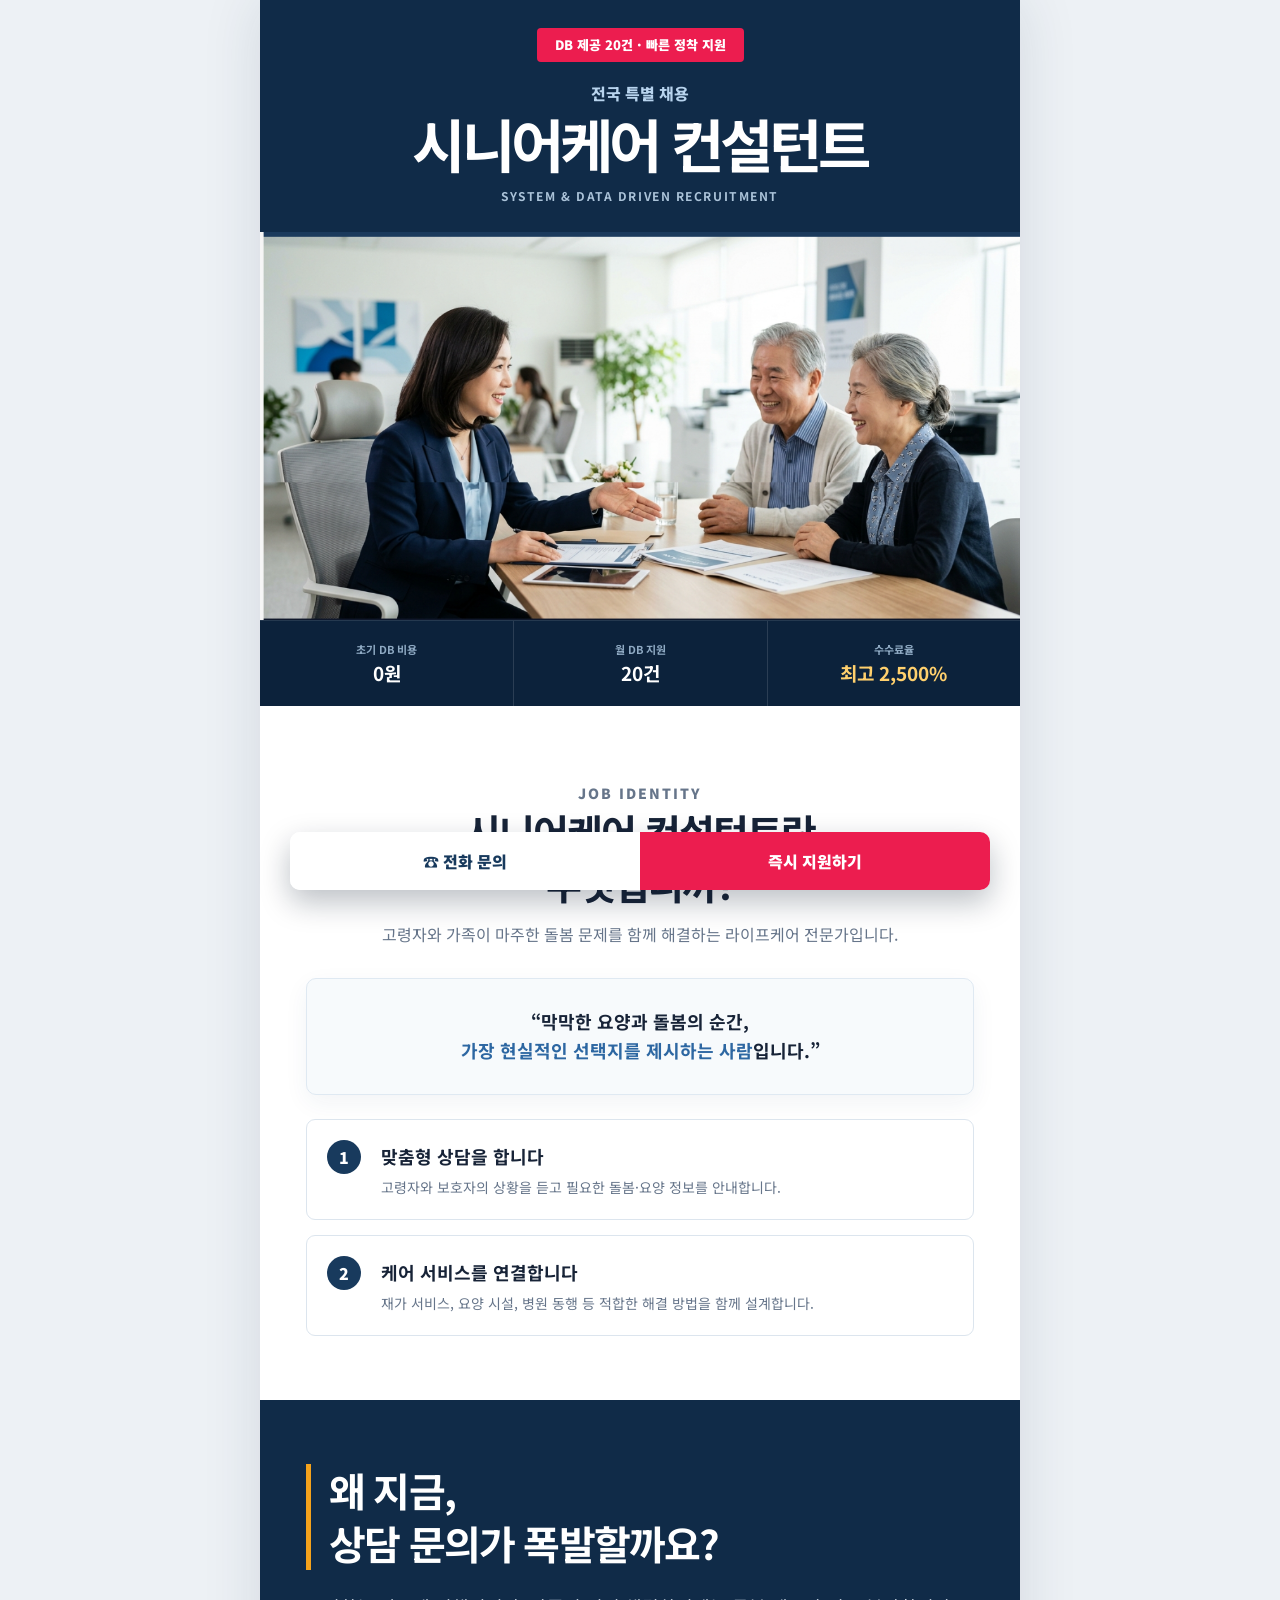
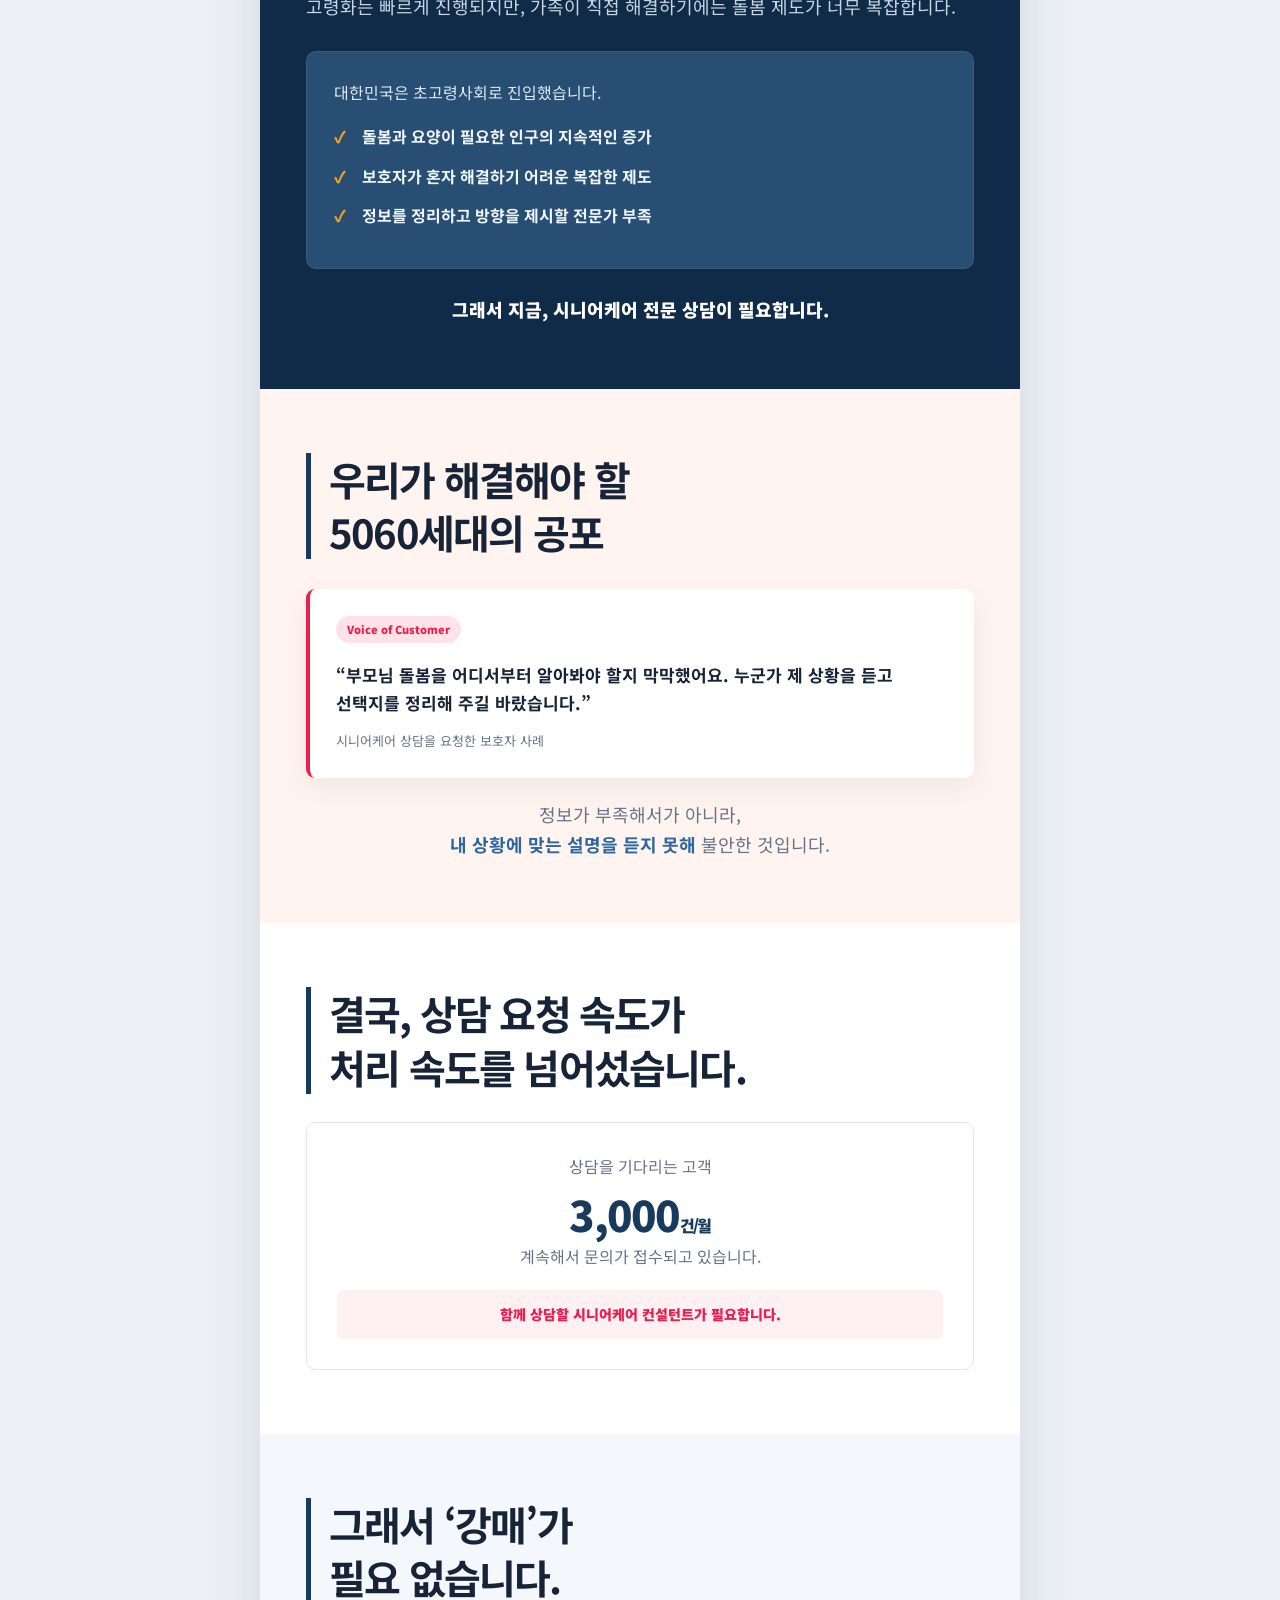
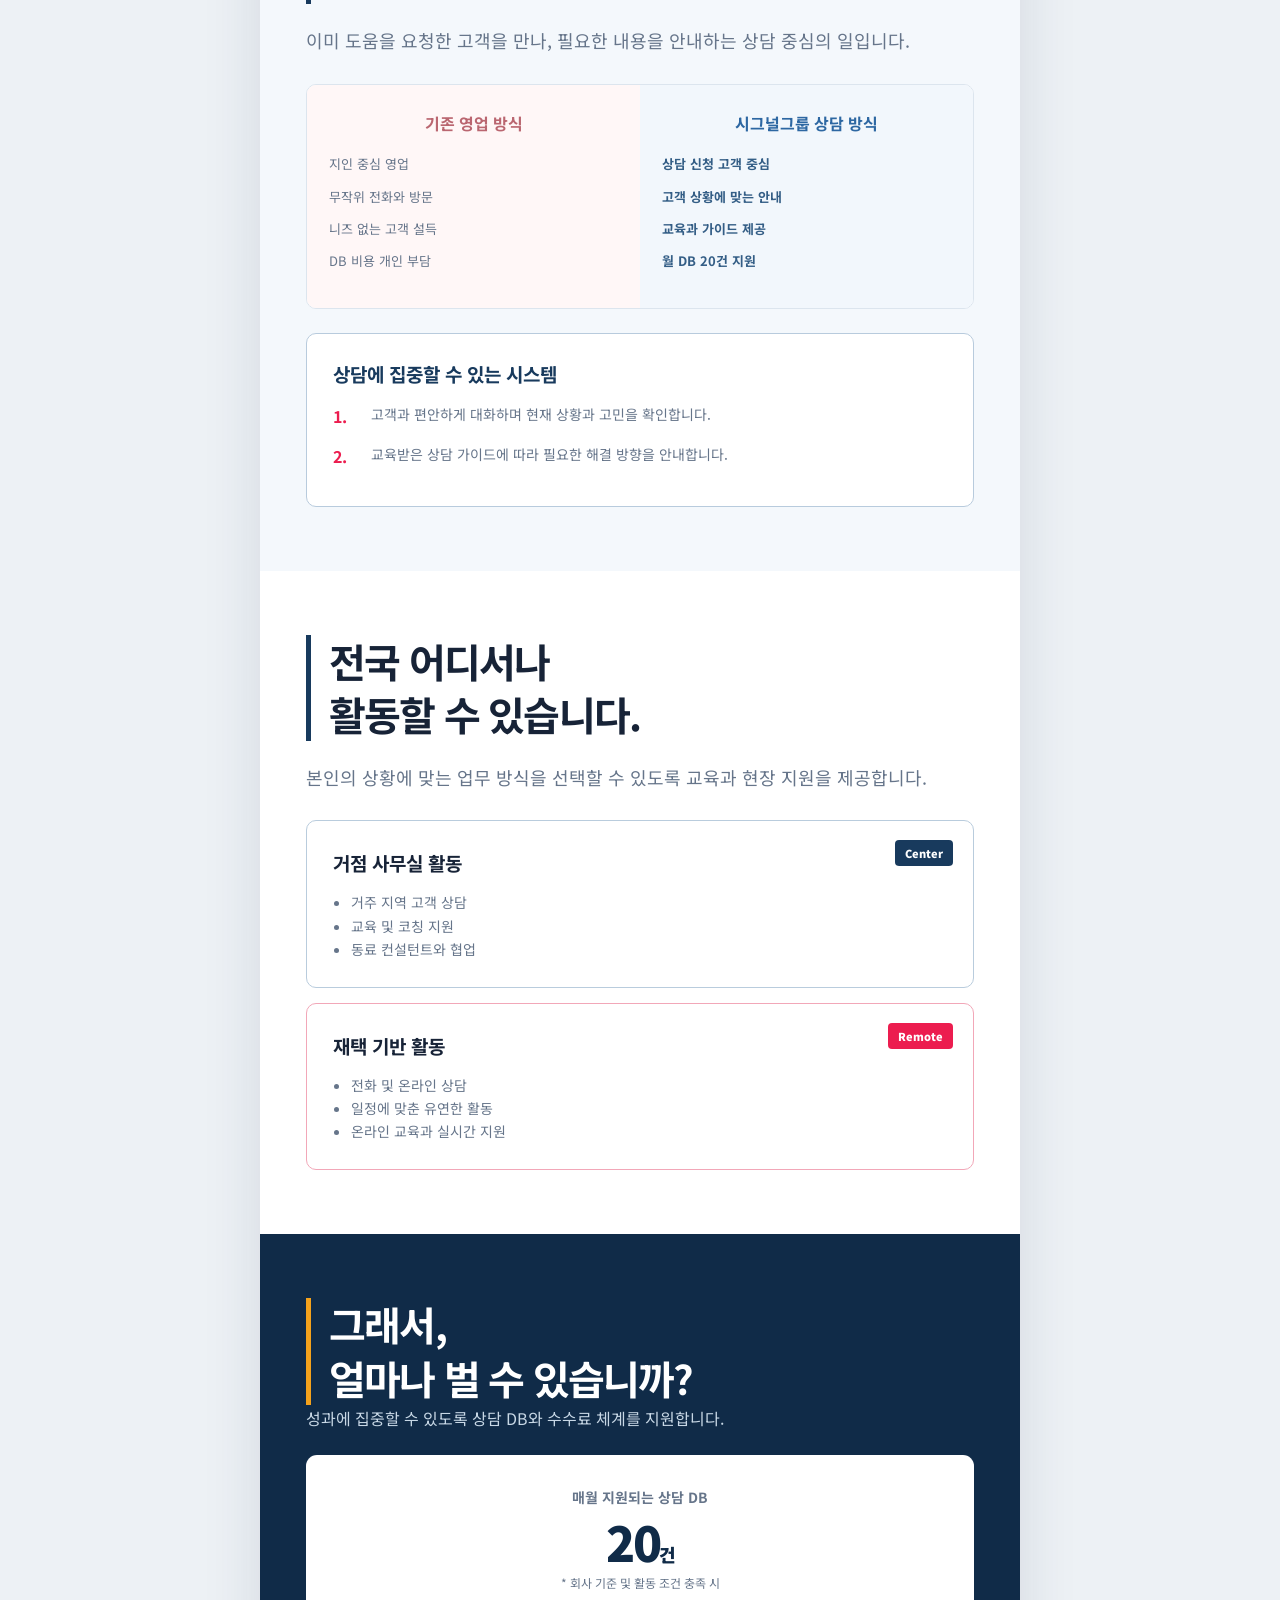
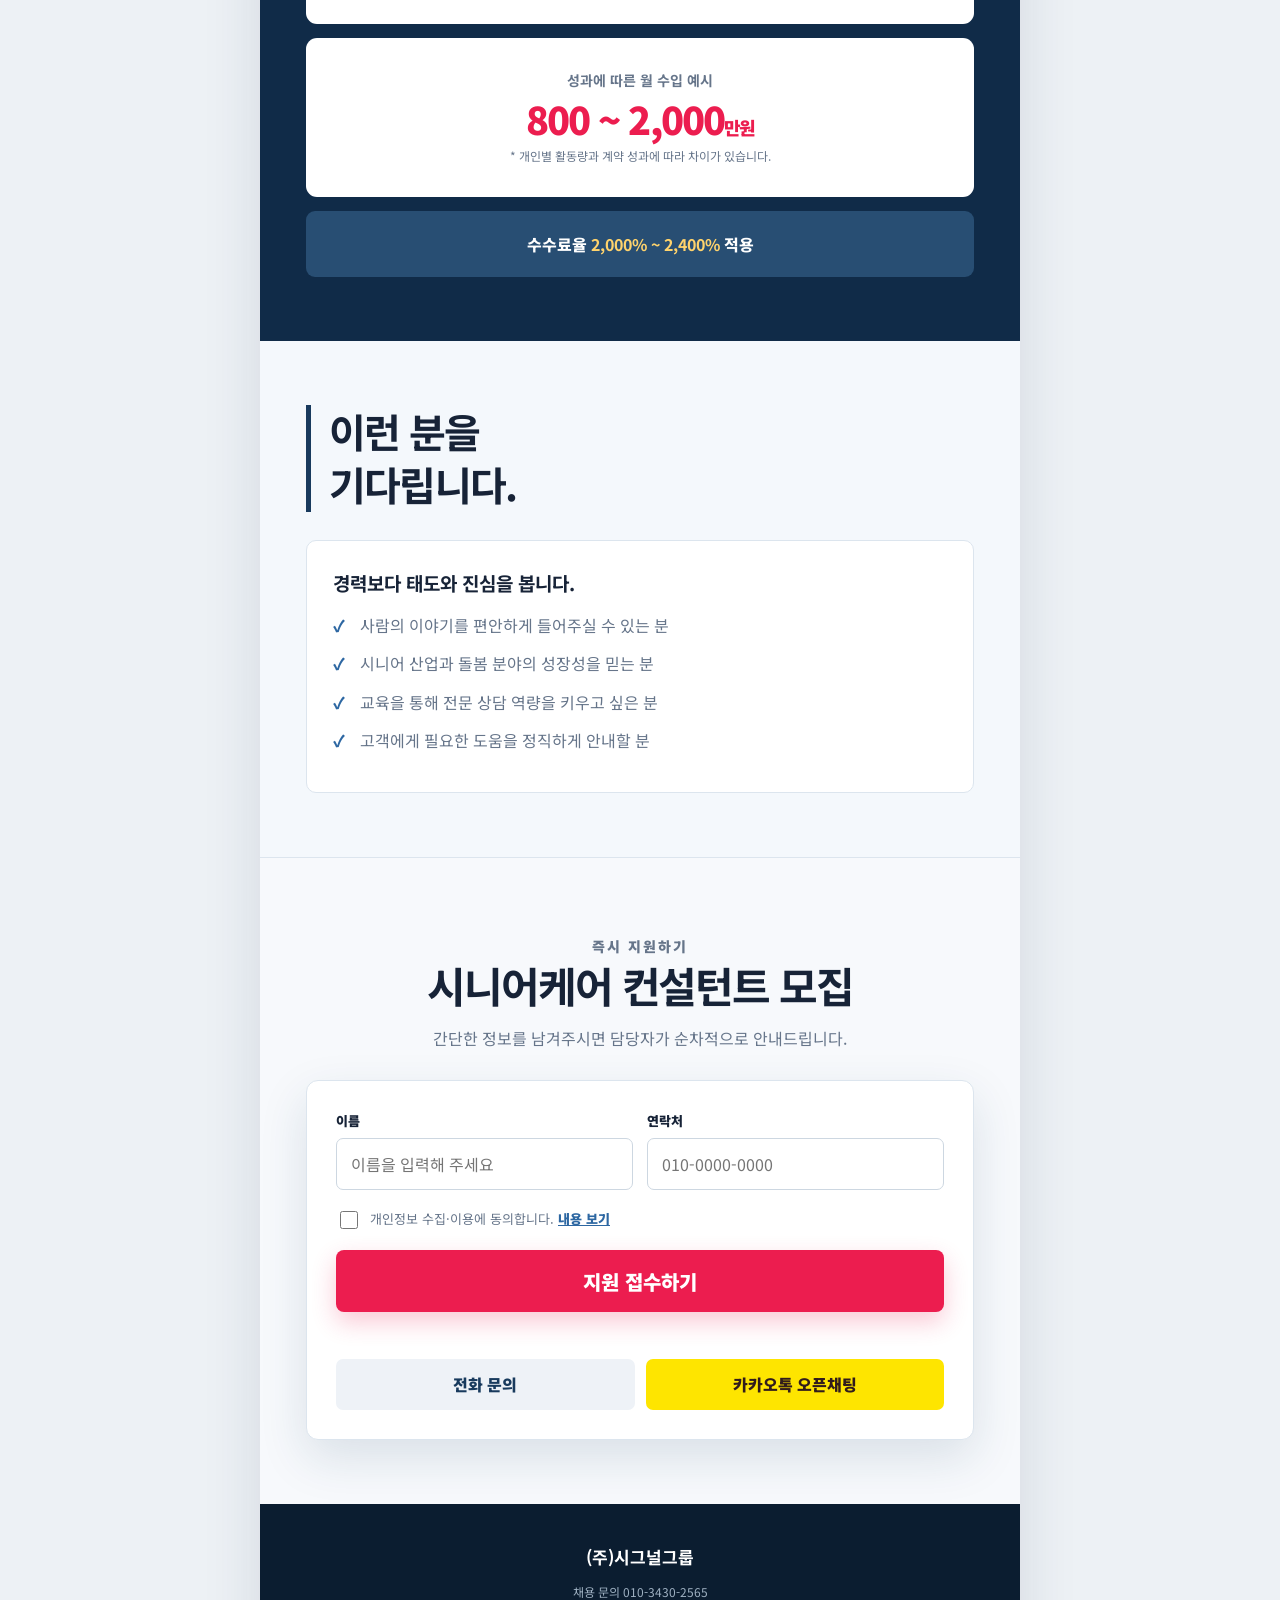
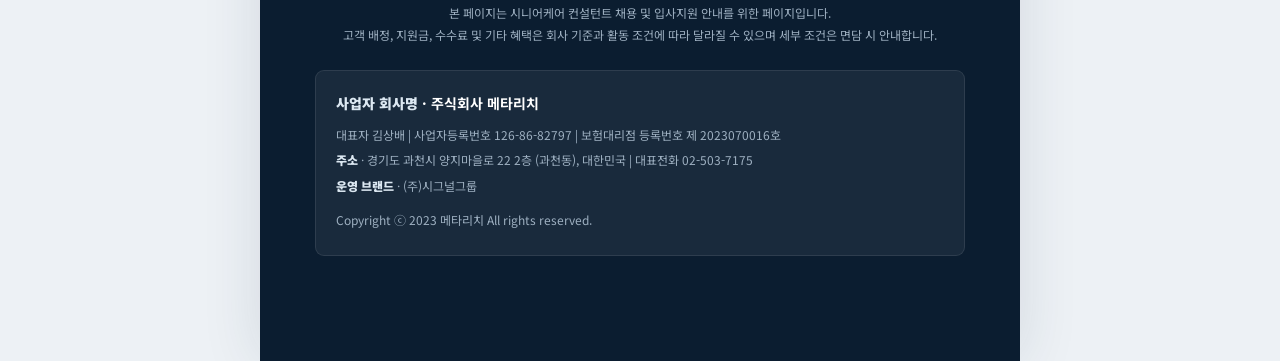
==== all/index.html @ d91b0b7f "Add nationwide recruitment landing page" ====
<!doctype html>
<html lang="ko">
<head>
  <meta charset="utf-8">
  <meta name="viewport" content="width=device-width,initial-scale=1,viewport-fit=cover">
  <meta name="theme-color" content="#102b48">
  <title>전국 시니어케어 컨설턴트 특별 채용 | (주)시그널그룹</title>
  <meta name="description" content="전국 시니어케어 컨설턴트 특별 채용. 월 DB 20건 지원.">
  <meta property="og:type" content="website">
  <meta property="og:title" content="시니어케어 컨설턴트 특별 채용">
  <meta property="og:description" content="월 DB 20건 지원 · 전국 시니어케어 컨설턴트 모집">
  <link rel="preconnect" href="https://fonts.googleapis.com">
  <link rel="preconnect" href="https://fonts.gstatic.com" crossorigin>
  <link href="https://fonts.googleapis.com/css2?family=Noto+Sans+KR:wght@400;500;600;700;800;900&amp;display=swap" rel="stylesheet">
  <link rel="stylesheet" href="../assets/style.css">
</head>
<body>
<main class="page">
  <header class="hero">
    <div class="hero-copy">
      <span class="hero-alert">DB 제공 20건 · 빠른 정착 지원</span>
      <span class="region-badge">전국 특별 채용</span>
      <h1>시니어케어 컨설턴트</h1>
      <p class="hero-sub">SYSTEM &amp; DATA DRIVEN RECRUITMENT</p>
    </div>
    <div class="hero-photo" aria-label="시니어 고객과 상담하는 컨설턴트 이미지">
      <img src="../assets/partners-jobkorea-reference.png" alt="시니어 고객과 상담 중인 컨설턴트">
    </div>
    <div class="hero-stats">
      <div class="hero-stat"><span>초기 DB 비용</span><strong>0원</strong></div>
      <div class="hero-stat"><span>월 DB 지원</span><strong>20건</strong></div>
      <div class="hero-stat"><span>수수료율</span><strong>최고 2,500%</strong></div>
    </div>
  </header>

  <section class="section">
    <div class="center-title">
      <p class="eyebrow">JOB IDENTITY</p>
      <h2>시니어케어 컨설턴트란<br>무엇입니까?</h2>
      <p>고령자와 가족이 마주한 돌봄 문제를 함께 해결하는 라이프케어 전문가입니다.</p>
    </div>
    <div class="quote-card reveal">“막막한 요양과 돌봄의 순간,<br><span class="blue">가장 현실적인 선택지를 제시하는 사람</span>입니다.”</div>
    <div class="role-list reveal">
      <article class="role-item"><span class="role-num">1</span><div><h3>맞춤형 상담을 합니다</h3><p>고령자와 보호자의 상황을 듣고 필요한 돌봄·요양 정보를 안내합니다.</p></div></article>
      <article class="role-item"><span class="role-num">2</span><div><h3>케어 서비스를 연결합니다</h3><p>재가 서비스, 요양 시설, 병원 동행 등 적합한 해결 방법을 함께 설계합니다.</p></div></article>
    </div>
  </section>

  <section class="section dark">
    <h2 class="section-title">왜 지금,<br>상담 문의가 폭발할까요?</h2>
    <p class="section-lead">고령화는 빠르게 진행되지만, 가족이 직접 해결하기에는 돌봄 제도가 너무 복잡합니다.</p>
    <div class="dark-panel reveal">
      <p>대한민국은 초고령사회로 진입했습니다.</p>
      <ul class="check-list">
        <li>돌봄과 요양이 필요한 인구의 지속적인 증가</li>
        <li>보호자가 혼자 해결하기 어려운 복잡한 제도</li>
        <li>정보를 정리하고 방향을 제시할 전문가 부족</li>
      </ul>
    </div>
    <p class="dark-result">그래서 지금, 시니어케어 전문 상담이 필요합니다.</p>
  </section>

  <section class="section peach">
    <h2 class="section-title">우리가 해결해야 할<br>5060세대의 공포</h2>
    <div class="review-card reveal">
      <span class="review-label">Voice of Customer</span>
      <blockquote>“부모님 돌봄을 어디서부터 알아봐야 할지 막막했어요. 누군가 제 상황을 듣고 선택지를 정리해 주길 바랐습니다.”</blockquote>
      <cite>시니어케어 상담을 요청한 보호자 사례</cite>
    </div>
    <p class="section-lead" style="text-align:center">정보가 부족해서가 아니라,<br><strong class="blue">내 상황에 맞는 설명을 듣지 못해</strong> 불안한 것입니다.</p>
  </section>

  <section class="section">
    <h2 class="section-title">결국, 상담 요청 속도가<br>처리 속도를 넘어섰습니다.</h2>
    <div class="demand-card reveal">
      <p>상담을 기다리는 고객</p>
      <div class="demand-number">3,000<small>건/월</small></div>
      <p>계속해서 문의가 접수되고 있습니다.</p>
      <div class="demand-note">함께 상담할 시니어케어 컨설턴트가 필요합니다.</div>
    </div>
  </section>

  <section class="section soft">
    <h2 class="section-title">그래서 ‘강매’가<br>필요 없습니다.</h2>
    <p class="section-lead">이미 도움을 요청한 고객을 만나, 필요한 내용을 안내하는 상담 중심의 일입니다.</p>
    <div class="comparison reveal">
      <div class="compare-col"><h3>기존 영업 방식</h3><ul><li>지인 중심 영업</li><li>무작위 전화와 방문</li><li>니즈 없는 고객 설득</li><li>DB 비용 개인 부담</li></ul></div>
      <div class="compare-col"><h3>시그널그룹 상담 방식</h3><ul><li>상담 신청 고객 중심</li><li>고객 상황에 맞는 안내</li><li>교육과 가이드 제공</li><li>월 DB 20건 지원</li></ul></div>
    </div>
    <div class="system-card reveal">
      <h3>상담에 집중할 수 있는 시스템</h3>
      <div class="system-row"><b>1.</b><p>고객과 편안하게 대화하며 현재 상황과 고민을 확인합니다.</p></div>
      <div class="system-row"><b>2.</b><p>교육받은 상담 가이드에 따라 필요한 해결 방향을 안내합니다.</p></div>
    </div>
  </section>

  <section class="section">
    <h2 class="section-title">전국 어디서나<br>활동할 수 있습니다.</h2>
    <p class="section-lead">본인의 상황에 맞는 업무 방식을 선택할 수 있도록 교육과 현장 지원을 제공합니다.</p>
    <div class="work-grid reveal">
      <article class="work-card"><span class="work-tag">Center</span><h3>거점 사무실 활동</h3><ul><li>거주 지역 고객 상담</li><li>교육 및 코칭 지원</li><li>동료 컨설턴트와 협업</li></ul></article>
      <article class="work-card remote"><span class="work-tag">Remote</span><h3>재택 기반 활동</h3><ul><li>전화 및 온라인 상담</li><li>일정에 맞춘 유연한 활동</li><li>온라인 교육과 실시간 지원</li></ul></article>
    </div>
  </section>

  <section class="section dark">
    <h2 class="section-title">그래서,<br>얼마나 벌 수 있습니까?</h2>
    <p class="income-intro">성과에 집중할 수 있도록 상담 DB와 수수료 체계를 지원합니다.</p>
    <div class="income-card reveal"><div class="income-label">매월 지원되는 상담 DB</div><div class="income-big">20<small>건</small></div><div class="income-fine">* 회사 기준 및 활동 조건 충족 시</div></div>
    <div class="income-card reveal"><div class="income-label">성과에 따른 월 수입 예시</div><div class="income-big rose">800 ~ 2,000<small>만원</small></div><div class="income-fine">* 개인별 활동량과 계약 성과에 따라 차이가 있습니다.</div></div>
    <div class="commission-bar">수수료율 <strong>2,000% ~ 2,400%</strong> 적용</div>
  </section>

  <section class="section soft">
    <h2 class="section-title">이런 분을<br>기다립니다.</h2>
    <div class="fit-card reveal">
      <h3>경력보다 태도와 진심을 봅니다.</h3>
      <ul class="fit-list"><li>사람의 이야기를 편안하게 들어주실 수 있는 분</li><li>시니어 산업과 돌봄 분야의 성장성을 믿는 분</li><li>교육을 통해 전문 상담 역량을 키우고 싶은 분</li><li>고객에게 필요한 도움을 정직하게 안내할 분</li></ul>
    </div>
  </section>

  <section class="section apply" id="apply">
    <div class="apply-head"><p class="eyebrow">즉시 지원하기</p><h2>시니어케어 컨설턴트 모집</h2><p>간단한 정보를 남겨주시면 담당자가 순차적으로 안내드립니다.</p></div>
    <form class="form-card" id="leadForm" novalidate>
      <div class="fields">
        <div class="field"><label for="name">이름</label><input id="name" name="name" autocomplete="name" maxlength="30" required placeholder="이름을 입력해 주세요"></div>
        <div class="field"><label for="phone">연락처</label><input id="phone" name="phone" type="tel" inputmode="numeric" autocomplete="tel" maxlength="13" required placeholder="010-0000-0000"></div>
      </div>
      <div class="honeypot" aria-hidden="true"><label for="website">웹사이트</label><input id="website" name="website" tabindex="-1" autocomplete="off"></div>
      <label class="privacy"><input type="checkbox" name="privacy" required><span>개인정보 수집·이용에 동의합니다. <button type="button" id="privacyOpen">내용 보기</button></span></label>
      <button class="submit" type="submit">지원 접수하기</button>
      <p class="form-message" role="status" aria-live="polite"></p>
      <div class="direct"><a class="contact-btn phone" href="tel:010-3430-2565">전화 문의</a><a class="contact-btn kakao" href="https://open.kakao.com/o/sdqVm6Qg" target="_blank" rel="noopener">카카오톡 오픈채팅</a></div>
    </form>
  </section>

  <footer>
    <strong>(주)시그널그룹</strong>
    <div>채용 문의 010-3430-2565</div>
    <div>본 페이지는 시니어케어 컨설턴트 채용 및 입사지원 안내를 위한 페이지입니다.</div>
    <div>고객 배정, 지원금, 수수료 및 기타 혜택은 회사 기준과 활동 조건에 따라 달라질 수 있으며 세부 조건은 면담 시 안내합니다.</div>
    <div class="legal-company">
      <b><span class="info-label">사업자 회사명</span> · 주식회사 메타리치</b>
      <p>대표자 김상배 | 사업자등록번호 126-86-82797 | 보험대리점 등록번호 제 2023070016호</p>
      <p><span class="info-label">주소</span> · 경기도 과천시 양지마을로 22 2층 (과천동), 대한민국 | 대표전화 02-503-7175</p>
      <p><span class="info-label">운영 브랜드</span> · (주)시그널그룹</p>
      <p class="copyright">Copyright ⓒ 2023 메타리치 All rights reserved.</p>
    </div>
  </footer>
</main>

<nav class="sticky" aria-label="빠른 문의"><a class="phone" href="tel:010-3430-2565">☎ 전화 문의</a><a class="apply-link" href="#apply">즉시 지원하기</a></nav>
<div class="modal" id="privacyModal" role="dialog" aria-modal="true" aria-labelledby="privacyTitle"><div class="modal-box"><h3 id="privacyTitle">개인정보 수집 및 이용 안내</h3><p>수집 항목: 이름, 연락처</p><p>수집 목적: 입사 상담 및 채용 안내</p><p>보유 기간: 상담 및 채용 절차 종료 후 지체 없이 파기하며, 관계 법령에 따라 보관이 필요한 경우 해당 기간 동안 보관합니다.</p><p>동의를 거부할 수 있으며, 거부 시 지원 접수가 제한될 수 있습니다.</p><button type="button" id="privacyClose">확인</button></div></div>
<div class="modal" id="successModal" role="dialog" aria-modal="true" aria-labelledby="successTitle"><div class="modal-box"><h3 id="successTitle">지원이 접수되었습니다</h3><p>담당자가 신청 내용을 확인한 후 순차적으로 연락드리겠습니다.</p><button type="button" id="successClose">확인</button></div></div>
<noscript>지원 접수를 위해 자바스크립트를 활성화해 주세요.</noscript>
<script src="../assets/app.js"></script>
</body>
</html>
---- assets/style.css ----
:root {
  --navy: #183a5d;
  --navy-deep: #102b48;
  --navy-soft: #284e73;
  --blue: #2d67a2;
  --sky: #eaf3fb;
  --ice: #f4f8fc;
  --peach: #fff4ef;
  --rose: #ec1d4f;
  --orange: #f4a21c;
  --ink: #172337;
  --muted: #66758a;
  --line: #dce5ee;
  --white: #fff;
  --shadow: 0 18px 48px rgba(24, 58, 93, .13);
}

* { box-sizing: border-box; }
html { scroll-behavior: smooth; }
body {
  margin: 0;
  background: #edf1f5;
  color: var(--ink);
  font-family: "Noto Sans KR", sans-serif;
  line-height: 1.65;
  word-break: keep-all;
  -webkit-font-smoothing: antialiased;
}
button, input { font: inherit; }
a { color: inherit; text-decoration: none; }
.page {
  width: min(100%, 760px);
  margin: 0 auto;
  overflow: hidden;
  background: var(--white);
  box-shadow: 0 0 56px rgba(25, 48, 75, .12);
}
.section { padding: 64px 46px; }
.section.soft { background: var(--ice); }
.section.peach { background: var(--peach); }
.section.dark { background: var(--navy-deep); color: var(--white); }
.eyebrow {
  margin: 0 0 12px;
  color: var(--blue);
  font-size: 14px;
  font-weight: 900;
  letter-spacing: .14em;
}
.section-title {
  margin: 0;
  padding-left: 18px;
  border-left: 5px solid var(--navy);
  font-size: clamp(28px, 6vw, 40px);
  line-height: 1.33;
  letter-spacing: -.045em;
}
.dark .section-title { border-left-color: var(--orange); }
.section-lead {
  margin: 22px 0 0;
  color: var(--muted);
  font-size: 18px;
}
.dark .section-lead { color: #c7d5e2; }
.accent { color: var(--rose); }
.blue { color: var(--blue); }
.reveal {
  opacity: 0;
  transform: translateY(16px);
  transition: opacity .55s ease, transform .55s ease;
}
.reveal.visible { opacity: 1; transform: none; }

.hero {
  background: var(--navy-deep);
  color: var(--white);
  text-align: center;
}
.hero-copy { padding: 28px 32px 26px; }
.hero-alert {
  display: inline-flex;
  align-items: center;
  min-height: 34px;
  padding: 0 18px;
  border-radius: 4px;
  background: var(--rose);
  font-size: 13px;
  font-weight: 900;
}
.region-badge {
  display: block;
  margin: 18px 0 5px;
  color: #b8d4ee;
  font-size: 16px;
  font-weight: 800;
}
.hero h1 {
  margin: 0;
  font-size: clamp(40px, 8vw, 58px);
  line-height: 1.12;
  letter-spacing: -.065em;
}
.hero-sub {
  margin: 10px 0 0;
  color: #abc3d9;
  font-size: 12px;
  font-weight: 700;
  letter-spacing: .13em;
}
.hero-photo {
  position: relative;
  width: 100%;
  aspect-ratio: 1.96 / 1;
  overflow: hidden;
  background: #d7e1e8;
}
.hero-photo img {
  position: absolute;
  inset: 0 auto auto 0;
  width: 209.8%;
  max-width: none;
  transform: translate(-16.65%, -10.95%);
}
.hero-stats {
  display: grid;
  grid-template-columns: repeat(3, 1fr);
  background: #0c223b;
  border-top: 1px solid rgba(255,255,255,.1);
}
.hero-stat { padding: 19px 10px 21px; }
.hero-stat + .hero-stat { border-left: 1px solid rgba(255,255,255,.13); }
.hero-stat span {
  display: block;
  color: #8faac3;
  font-size: 11px;
  font-weight: 700;
}
.hero-stat strong {
  display: block;
  margin-top: 3px;
  color: #fff;
  font-size: 19px;
  line-height: 1.25;
}
.hero-stat:last-child strong { color: #ffd06d; }

.center-title { text-align: center; }
.center-title h2 {
  margin: 0;
  font-size: clamp(28px, 6vw, 39px);
  line-height: 1.34;
  letter-spacing: -.05em;
}
.center-title p { margin: 12px 0 0; color: var(--muted); }
.quote-card {
  margin-top: 30px;
  padding: 28px;
  border: 1px solid #dfe9f2;
  border-radius: 10px;
  background: #f7fafc;
  box-shadow: 0 8px 24px rgba(31, 69, 104, .06);
  text-align: center;
  font-size: 18px;
  font-weight: 700;
}
.role-list {
  display: grid;
  gap: 15px;
  margin-top: 24px;
}
.role-item {
  display: grid;
  grid-template-columns: 40px 1fr;
  gap: 14px;
  padding: 20px;
  border: 1px solid var(--line);
  border-radius: 9px;
  background: #fff;
}
.role-num {
  display: grid;
  place-items: center;
  width: 34px;
  height: 34px;
  border-radius: 50%;
  background: var(--navy);
  color: #fff;
  font-weight: 900;
}
.role-item h3 { margin: 2px 0 4px; font-size: 18px; }
.role-item p { margin: 0; color: var(--muted); font-size: 14px; }

.dark-panel {
  margin-top: 29px;
  padding: 27px;
  border-radius: 10px;
  background: var(--navy-soft);
  border: 1px solid rgba(255,255,255,.08);
}
.dark-panel p { margin: 0 0 18px; color: #dce8f2; }
.check-list { margin: 0; padding: 0; list-style: none; }
.check-list li {
  position: relative;
  margin: 13px 0;
  padding-left: 28px;
  color: #eef6fc;
  font-weight: 700;
}
.check-list li::before {
  content: "✓";
  position: absolute;
  left: 0;
  color: var(--orange);
  font-weight: 900;
}
.dark-result {
  margin: 26px 0 0;
  color: #fff;
  text-align: center;
  font-size: 18px;
  font-weight: 900;
}

.review-card {
  margin-top: 30px;
  padding: 25px 26px 27px;
  border-left: 4px solid var(--rose);
  border-radius: 9px;
  background: #fff;
  box-shadow: 0 10px 28px rgba(68, 60, 57, .08);
}
.review-label {
  display: inline-block;
  padding: 4px 11px;
  border-radius: 99px;
  background: #ffe3e9;
  color: var(--rose);
  font-size: 11px;
  font-weight: 900;
}
.review-card blockquote {
  margin: 18px 0 0;
  font-size: 17px;
  font-weight: 700;
}
.review-card cite {
  display: block;
  margin-top: 13px;
  color: var(--muted);
  font-size: 13px;
  font-style: normal;
}

.demand-card {
  margin-top: 28px;
  padding: 30px;
  border: 1px solid #f1dfe3;
  border-radius: 10px;
  background: #fff;
  text-align: center;
}
.demand-card p { margin: 0; color: var(--muted); }
.demand-number {
  margin: 14px 0 8px;
  color: var(--navy);
  font-size: 42px;
  font-weight: 900;
  line-height: 1;
  letter-spacing: -.04em;
}
.demand-number small { font-size: 16px; }
.demand-note {
  margin-top: 20px;
  padding: 13px;
  border-radius: 7px;
  background: #fff0f3;
  color: var(--rose);
  font-size: 14px;
  font-weight: 900;
}

.comparison {
  display: grid;
  grid-template-columns: 1fr 1fr;
  margin-top: 28px;
  overflow: hidden;
  border: 1px solid var(--line);
  border-radius: 10px;
  background: #fff;
}
.compare-col { padding: 25px 22px; }
.compare-col:first-child { background: #fff7f7; }
.compare-col:last-child { background: #f2f7fc; }
.compare-col h3 { margin: 0 0 17px; font-size: 16px; text-align: center; }
.compare-col:first-child h3 { color: #ba6670; }
.compare-col:last-child h3 { color: var(--blue); }
.compare-col ul { margin: 0; padding: 0; list-style: none; }
.compare-col li { margin: 11px 0; color: var(--muted); font-size: 13px; }
.compare-col:last-child li { color: #345e86; font-weight: 700; }

.system-card {
  margin-top: 24px;
  padding: 24px 26px;
  border: 1px solid #b8cbdd;
  border-radius: 10px;
  background: #fff;
}
.system-card h3 { margin: 0 0 14px; color: var(--navy); font-size: 19px; }
.system-row {
  display: grid;
  grid-template-columns: 28px 1fr;
  gap: 10px;
  margin: 13px 0;
}
.system-row b { color: var(--rose); }
.system-row p { margin: 0; color: var(--muted); font-size: 14px; }

.work-grid { display: grid; gap: 15px; margin-top: 27px; }
.work-card {
  position: relative;
  padding: 26px;
  border: 1px solid #b9ccdd;
  border-radius: 10px;
  background: #fff;
}
.work-card.remote { border-color: #f2a7b8; }
.work-tag {
  position: absolute;
  right: 20px;
  top: 19px;
  padding: 4px 10px;
  border-radius: 4px;
  background: var(--navy);
  color: #fff;
  font-size: 11px;
  font-weight: 900;
}
.work-card.remote .work-tag { background: var(--rose); }
.work-card h3 { margin: 0 0 13px; font-size: 19px; }
.work-card ul { margin: 0; padding-left: 18px; color: var(--muted); font-size: 14px; }

.income-intro { margin: 0 0 24px; color: #c8d8e6; }
.income-card {
  padding: 31px 22px;
  border-radius: 11px;
  background: #fff;
  color: var(--ink);
  text-align: center;
}
.income-card + .income-card { margin-top: 14px; }
.income-label { color: var(--muted); font-size: 14px; font-weight: 700; }
.income-big {
  margin: 8px 0;
  color: var(--navy-deep);
  font-size: 48px;
  font-weight: 900;
  line-height: 1;
  letter-spacing: -.05em;
}
.income-big.rose { color: var(--rose); font-size: 38px; }
.income-big small { font-size: 18px; }
.income-fine { color: var(--muted); font-size: 12px; }
.commission-bar {
  margin-top: 14px;
  padding: 20px;
  border-radius: 9px;
  background: var(--navy-soft);
  color: #fff;
  text-align: center;
  font-weight: 800;
}
.commission-bar strong { color: #ffd36c; }

.fit-card {
  margin-top: 28px;
  padding: 26px;
  border: 1px solid var(--line);
  border-radius: 10px;
  background: #fff;
}
.fit-card h3 { margin: 0 0 14px; font-size: 19px; }
.fit-list { margin: 0; padding: 0; list-style: none; }
.fit-list li {
  position: relative;
  margin: 12px 0;
  padding-left: 27px;
  color: var(--muted);
}
.fit-list li::before {
  content: "✓";
  position: absolute;
  left: 0;
  color: var(--blue);
  font-weight: 900;
}

.apply {
  background: #f7f9fc;
  border-top: 1px solid var(--line);
}
.apply-head { text-align: center; }
.apply-head h2 {
  margin: 0;
  font-size: clamp(30px, 6vw, 42px);
  line-height: 1.3;
  letter-spacing: -.05em;
}
.apply-head p { margin: 13px 0 0; color: var(--muted); }
.form-card {
  margin-top: 28px;
  padding: 29px;
  border: 1px solid var(--line);
  border-radius: 12px;
  background: #fff;
  box-shadow: var(--shadow);
}
.region-context {
  display: flex;
  align-items: center;
  justify-content: space-between;
  gap: 14px;
  margin-bottom: 17px;
  padding: 14px 16px;
  border-radius: 8px;
  background: var(--sky);
  color: #59708a;
  font-size: 13px;
}
.region-context strong { color: var(--blue); font-size: 17px; }
.fields { display: grid; grid-template-columns: 1fr 1fr; gap: 14px; }
.field label { display: block; margin-bottom: 7px; font-size: 13px; font-weight: 900; }
.field input {
  width: 100%;
  min-height: 52px;
  padding: 0 14px;
  border: 1px solid #cdd7e1;
  border-radius: 7px;
  background: #fff;
  color: var(--ink);
}
.field input:focus-visible,
.privacy button:focus-visible,
.submit:focus-visible,
.contact-btn:focus-visible,
.sticky a:focus-visible {
  outline: 3px solid rgba(45, 103, 162, .25);
  outline-offset: 2px;
}
.honeypot {
  position: absolute !important;
  width: 1px !important;
  height: 1px !important;
  overflow: hidden !important;
  clip: rect(0,0,0,0) !important;
}
.privacy {
  display: flex;
  align-items: flex-start;
  gap: 9px;
  margin: 18px 0;
  color: var(--muted);
  font-size: 13px;
}
.privacy input { width: 18px; height: 18px; flex: none; }
.privacy button {
  padding: 0;
  border: 0;
  background: none;
  color: var(--blue);
  font-weight: 900;
  text-decoration: underline;
  cursor: pointer;
}
.submit {
  width: 100%;
  min-height: 62px;
  border: 0;
  border-radius: 8px;
  background: var(--rose);
  color: #fff;
  font-size: 20px;
  font-weight: 900;
  cursor: pointer;
  box-shadow: 0 10px 24px rgba(236, 29, 79, .24);
  transition: transform .18s ease, filter .18s ease;
}
.submit:hover { filter: brightness(1.04); transform: translateY(-1px); }
.submit:disabled { opacity: .62; transform: none; cursor: wait; }
.form-message { min-height: 22px; margin: 12px 0 0; text-align: center; font-size: 13px; font-weight: 800; }
.direct { display: grid; grid-template-columns: 1fr 1fr; gap: 11px; margin-top: 13px; }
.contact-btn {
  display: flex;
  align-items: center;
  justify-content: center;
  min-height: 51px;
  border-radius: 7px;
  font-weight: 900;
}
.contact-btn.phone { background: #eef2f7; color: var(--navy); }
.contact-btn.kakao { background: #fee500; color: #311c1c; }

footer {
  padding: 38px 30px 105px;
  background: #0b1d30;
  color: #9eb0c1;
  text-align: center;
  font-size: 12px;
  line-height: 1.8;
}
footer > strong { display: block; margin-bottom: 8px; color: #fff; font-size: 17px; }
.legal-company {
  max-width: 650px;
  margin: 25px auto 0;
  padding: 20px;
  border: 1px solid rgba(255,255,255,.09);
  border-radius: 9px;
  background: rgba(255,255,255,.06);
  text-align: left;
}
.legal-company b { display: block; margin-bottom: 7px; color: #fff; font-size: 14px; }
.legal-company p { margin: 4px 0; }
.legal-company .info-label { color: #dce8f2; font-weight: 900; }
.legal-company .copyright { margin-top: 13px; }

.sticky {
  position: fixed;
  left: 50%;
  bottom: max(10px, env(safe-area-inset-bottom));
  z-index: 40;
  display: grid;
  grid-template-columns: 1fr 1fr;
  width: min(calc(100% - 22px), 700px);
  overflow: hidden;
  border-radius: 10px;
  transform: translateX(-50%);
  box-shadow: 0 12px 30px rgba(7, 24, 41, .27);
}
.sticky a {
  display: flex;
  align-items: center;
  justify-content: center;
  min-height: 58px;
  font-weight: 900;
}
.sticky .phone { background: #fff; color: var(--navy); }
.sticky .apply-link { background: var(--rose); color: #fff; }

.modal {
  position: fixed;
  inset: 0;
  z-index: 100;
  display: none;
  place-items: center;
  padding: 20px;
  background: rgba(5, 17, 30, .76);
}
.modal.open { display: grid; }
.modal-box {
  width: min(100%, 490px);
  max-height: 82vh;
  overflow: auto;
  padding: 27px;
  border-radius: 12px;
  background: #fff;
}
.modal-box h3 { margin-top: 0; }
.modal-box p { color: var(--muted); font-size: 14px; }
.modal-box > button {
  width: 100%;
  min-height: 48px;
  border: 0;
  border-radius: 7px;
  background: var(--navy);
  color: #fff;
  font-weight: 900;
  cursor: pointer;
}

@media (max-width: 620px) {
  .section { padding: 52px 22px; }
  .hero-copy { padding: 23px 18px 22px; }
  .hero-alert { font-size: 11px; }
  .region-badge { font-size: 14px; }
  .hero h1 { font-size: 34px; letter-spacing: -.08em; white-space: nowrap; }
  .hero-stat { padding: 15px 5px 17px; }
  .hero-stat span { font-size: 9px; }
  .hero-stat strong { font-size: 15px; }
  .section-title { padding-left: 14px; font-size: 29px; }
  .section-lead { font-size: 16px; }
  .center-title h2 { font-size: 29px; }
  .quote-card { padding: 23px 18px; font-size: 16px; }
  .dark-panel, .review-card, .demand-card, .system-card, .work-card, .fit-card { padding: 22px 19px; }
  .comparison { grid-template-columns: 1fr; }
  .compare-col:first-child { border-bottom: 1px solid var(--line); }
  .income-big { font-size: 42px; }
  .income-big.rose { font-size: 32px; }
  .form-card { padding: 22px 17px; }
  .fields { grid-template-columns: 1fr; }
  .region-context { align-items: flex-start; flex-direction: column; gap: 3px; }
  .direct { grid-template-columns: 1fr; }
  footer { padding-left: 20px; padding-right: 20px; }
}

@media (prefers-reduced-motion: reduce) {
  html { scroll-behavior: auto; }
  .reveal { opacity: 1; transform: none; transition: none; }
  .submit { transition: none; }
}
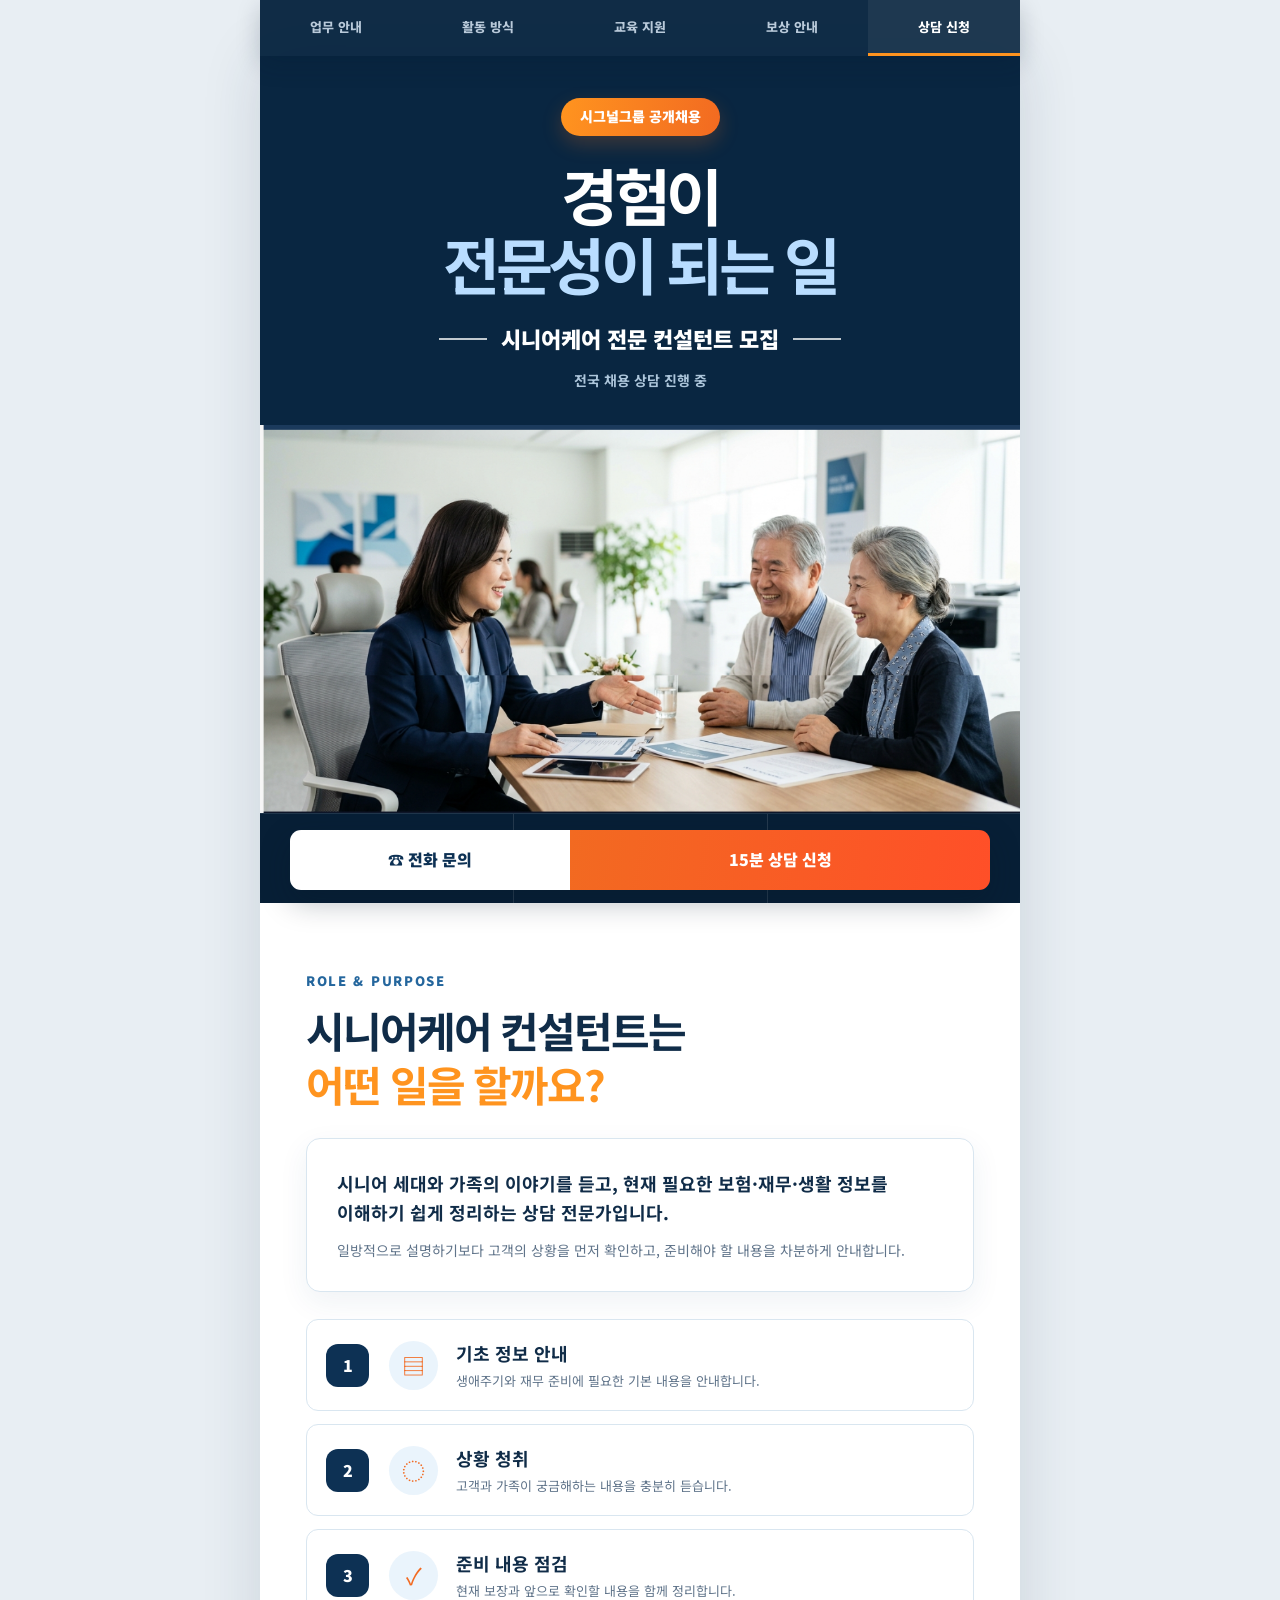
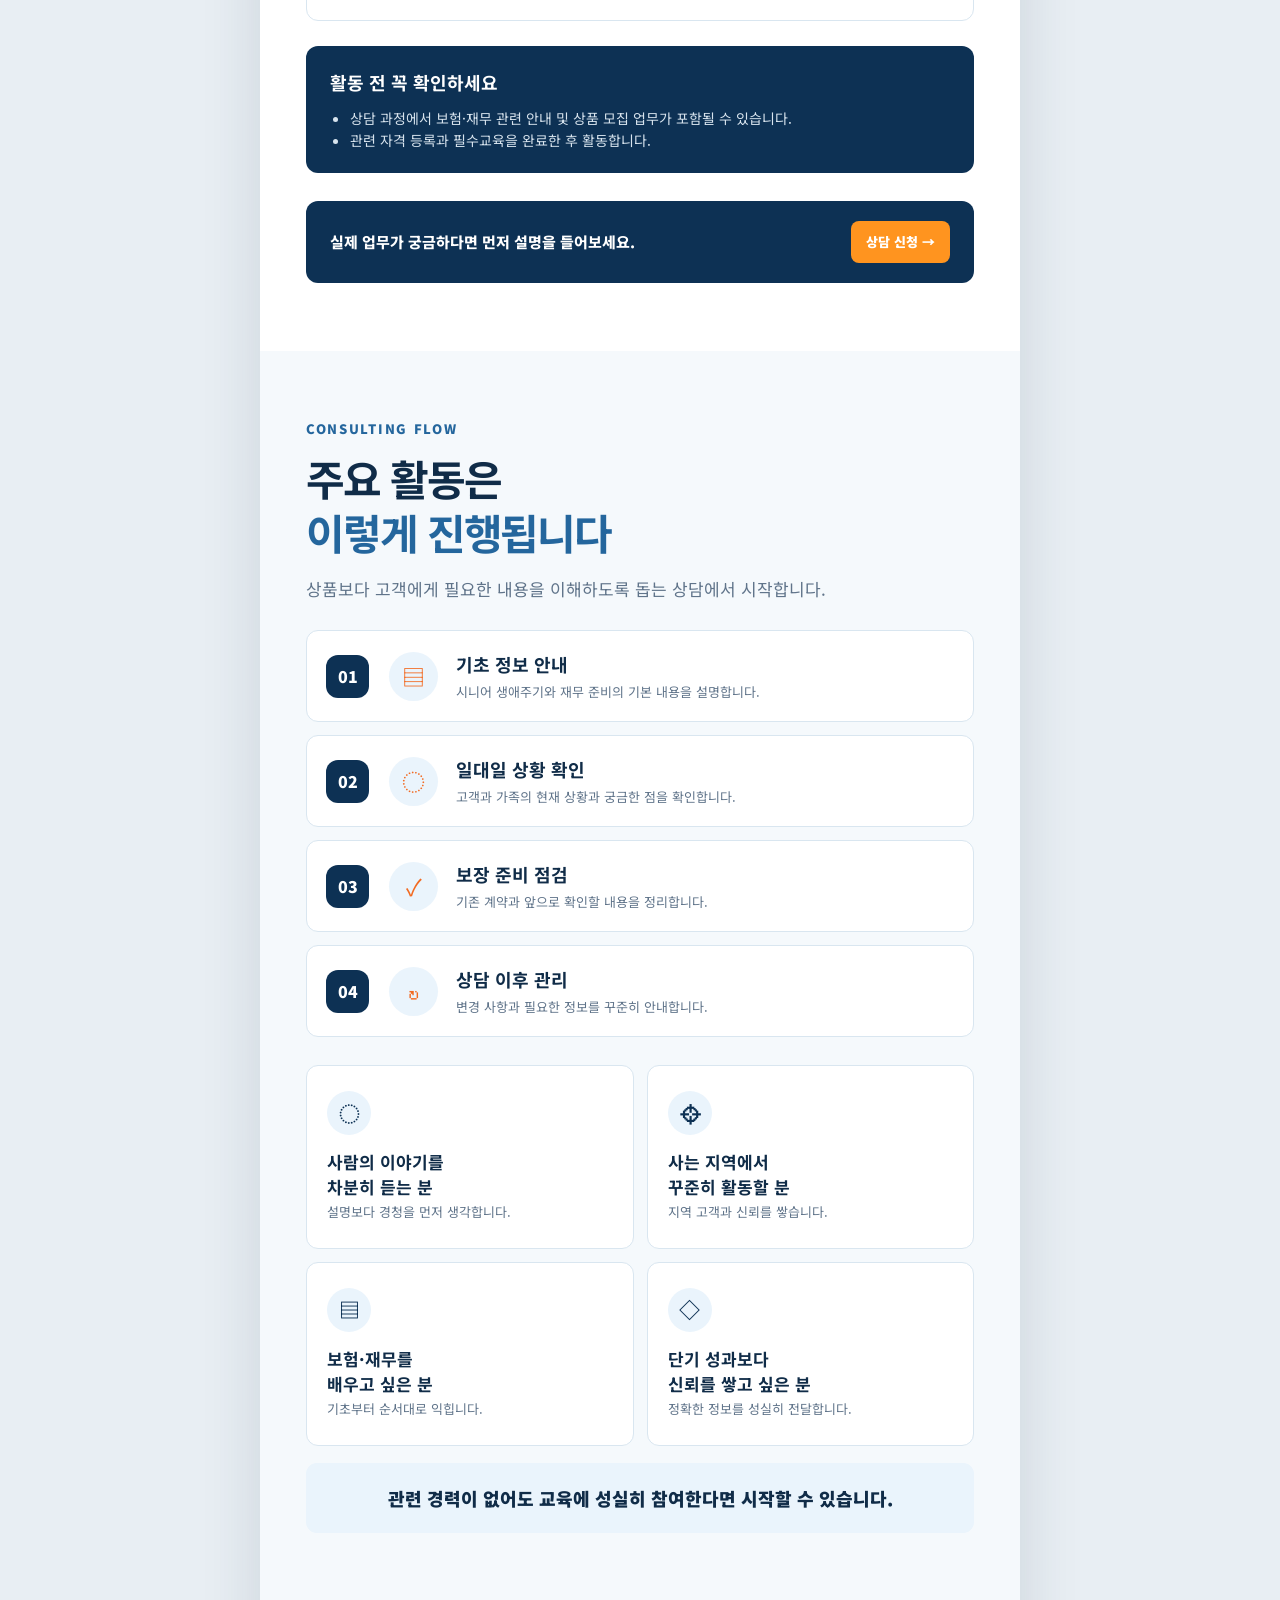
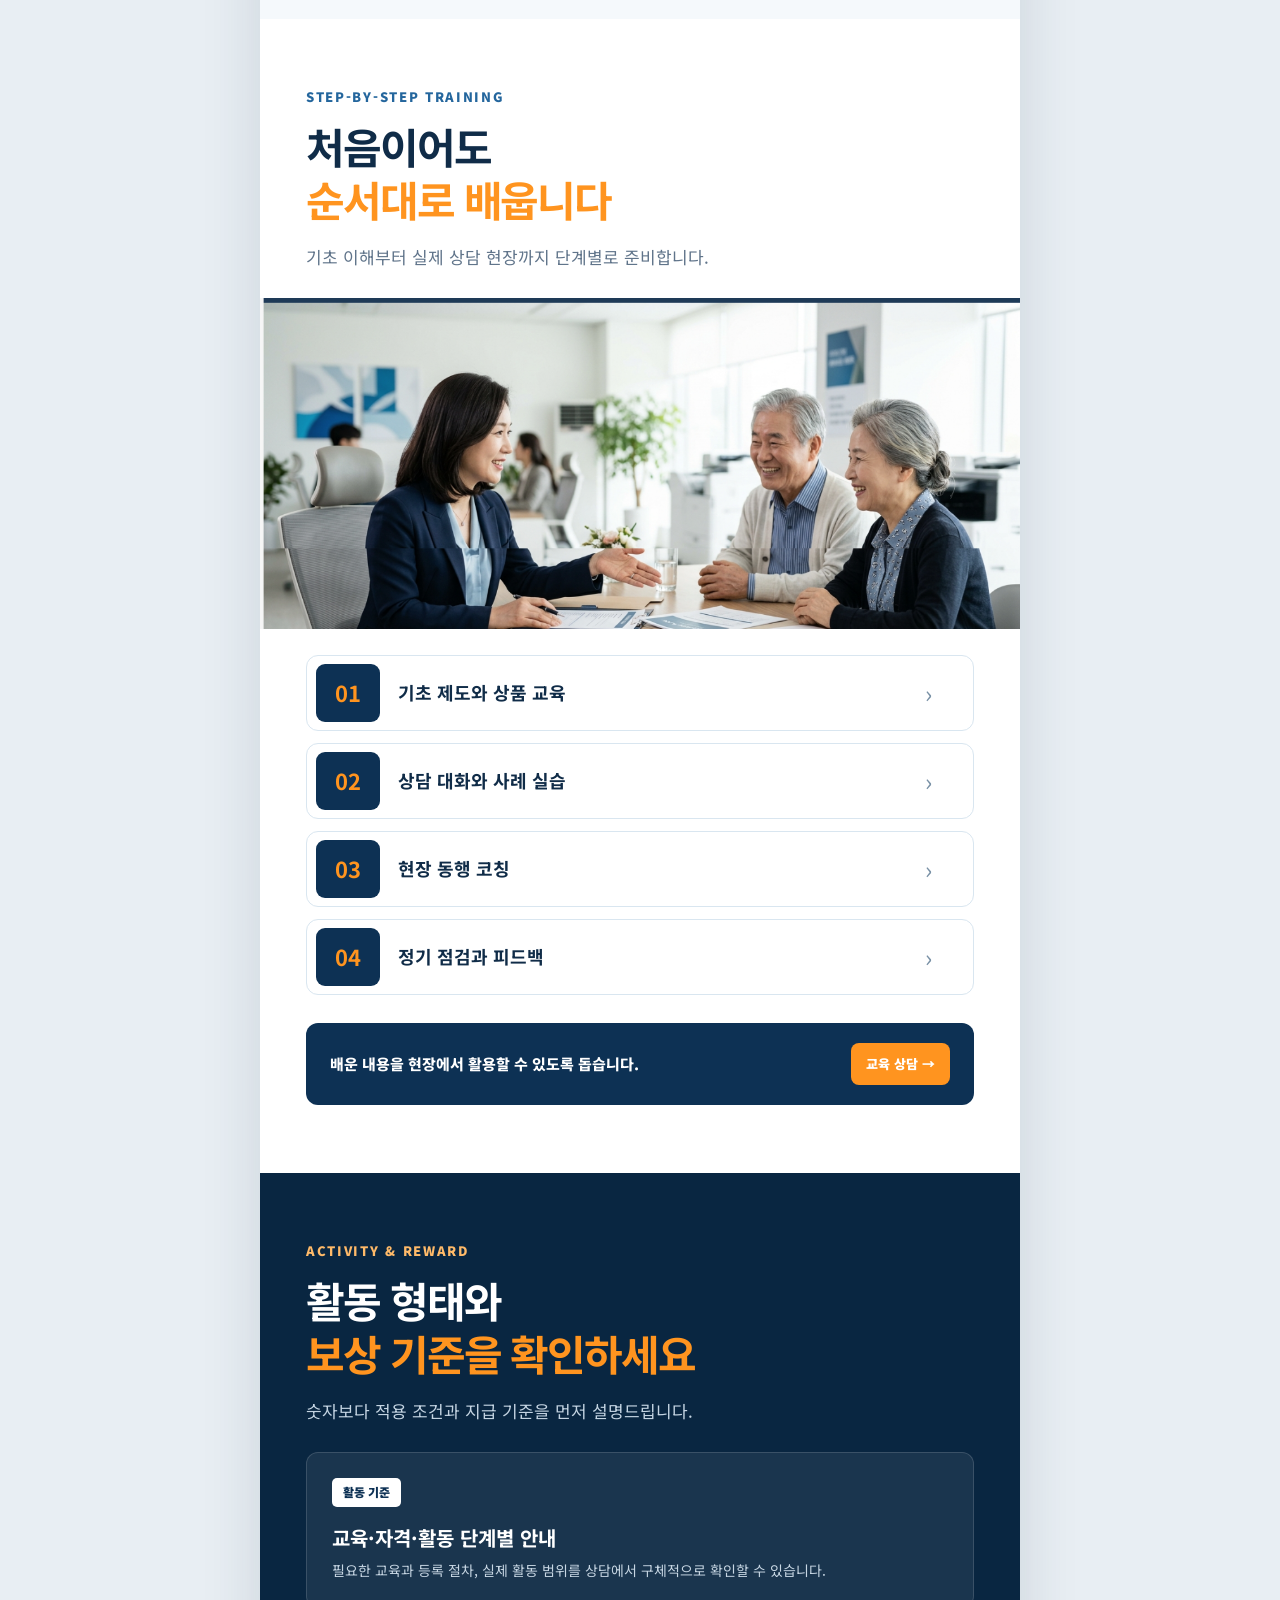
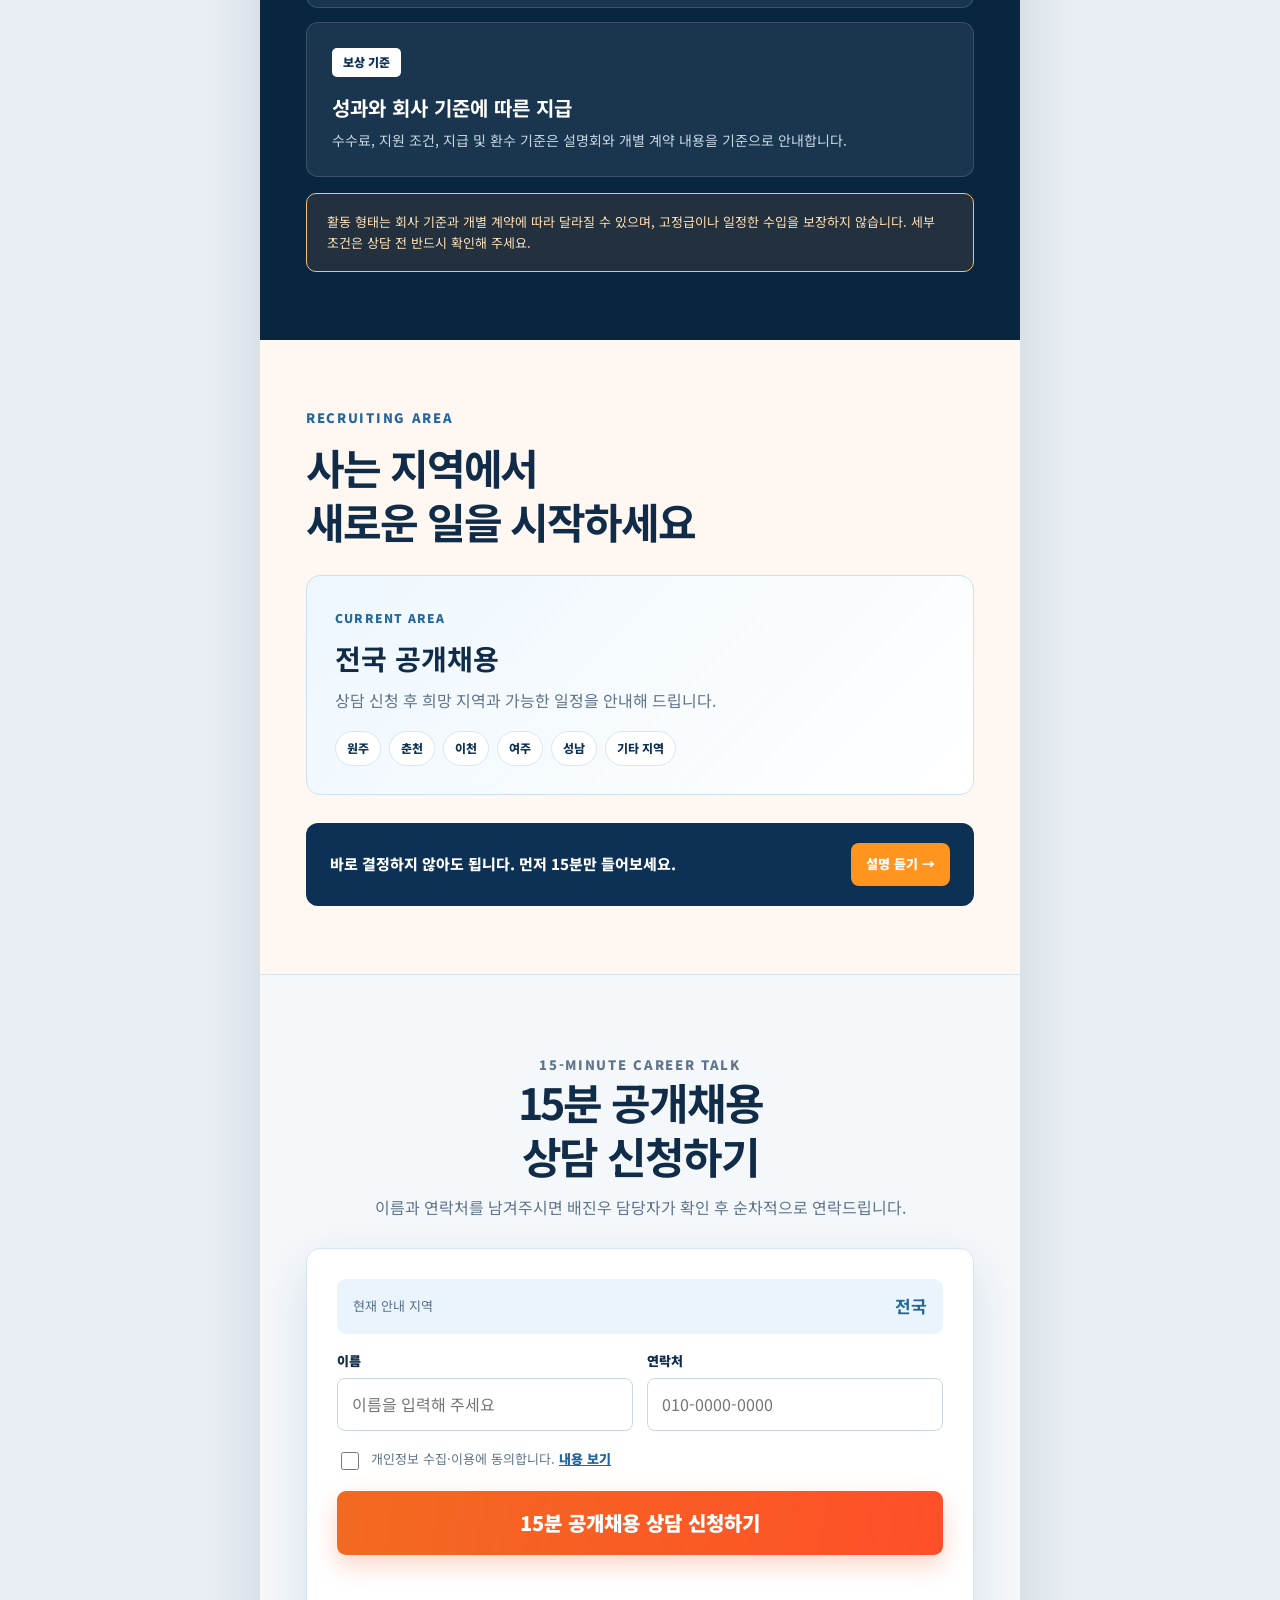
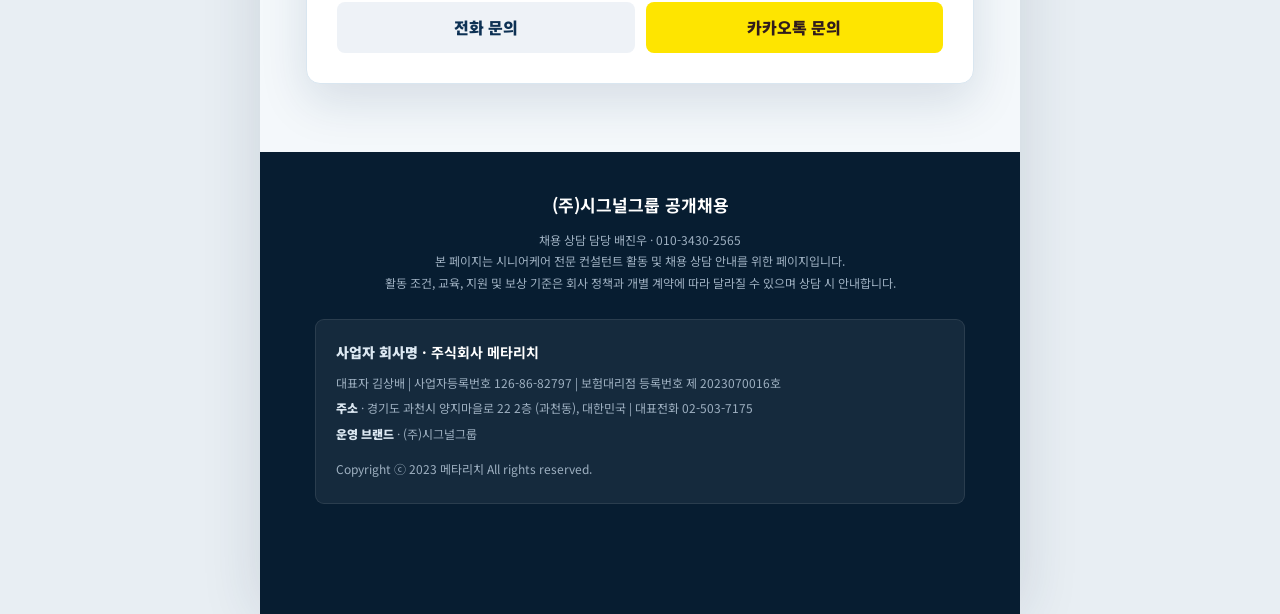
==== commit 1b857422: "Redesign public recruitment landing pages" ====
--- a/all/index.html
+++ b/all/index.html
@@ -3,156 +3,149 @@
 <head>
   <meta charset="utf-8">
   <meta name="viewport" content="width=device-width,initial-scale=1,viewport-fit=cover">
-  <meta name="theme-color" content="#102b48">
-  <title>전국 시니어케어 컨설턴트 특별 채용 | (주)시그널그룹</title>
-  <meta name="description" content="전국 시니어케어 컨설턴트 특별 채용. 월 DB 20건 지원.">
+  <meta name="theme-color" content="#092641">
+  <title>시니어케어 전문 컨설턴트 공개채용 | 시그널그룹</title>
+  <meta name="description" content="시그널그룹 시니어케어 전문 컨설턴트 공개채용 상담 신청.">
   <meta property="og:type" content="website">
-  <meta property="og:title" content="시니어케어 컨설턴트 특별 채용">
-  <meta property="og:description" content="월 DB 20건 지원 · 전국 시니어케어 컨설턴트 모집">
+  <meta property="og:title" content="시그널그룹 공개채용 · 시니어케어 전문 컨설턴트">
+  <meta property="og:description" content="업무 내용, 교육 과정, 활동 기준을 확인하고 15분 상담을 신청하세요.">
   <link rel="preconnect" href="https://fonts.googleapis.com">
   <link rel="preconnect" href="https://fonts.gstatic.com" crossorigin>
   <link href="https://fonts.googleapis.com/css2?family=Noto+Sans+KR:wght@400;500;600;700;800;900&amp;display=swap" rel="stylesheet">
-  <link rel="stylesheet" href="../assets/style.css">
+  <link rel="stylesheet" href="../assets/recruit.css">
 </head>
 <body>
+<nav class="section-tabs" aria-label="채용 안내 바로가기">
+  <a href="#role">업무 안내</a><a href="#process">활동 방식</a><a href="#training">교육 지원</a><a href="#conditions">보상 안내</a><a href="#apply">상담 신청</a>
+</nav>
+
 <main class="page">
   <header class="hero">
     <div class="hero-copy">
-      <span class="hero-alert">DB 제공 20건 · 빠른 정착 지원</span>
-      <span class="region-badge">전국 특별 채용</span>
-      <h1>시니어케어 컨설턴트</h1>
-      <p class="hero-sub">SYSTEM &amp; DATA DRIVEN RECRUITMENT</p>
+      <span class="hero-kicker">시그널그룹 공개채용</span>
+      <h1>경험이 <span>전문성이 되는 일</span></h1>
+      <p class="hero-role">시니어케어 전문 컨설턴트 모집</p>
+      <p class="hero-region"><span data-region>전국</span> 채용 상담 진행 중</p>
     </div>
-    <div class="hero-photo" aria-label="시니어 고객과 상담하는 컨설턴트 이미지">
-      <img src="../assets/partners-jobkorea-reference.png" alt="시니어 고객과 상담 중인 컨설턴트">
+    <div class="hero-photo" aria-label="시니어 고객과 상담하는 전문 컨설턴트">
+      <img src="../assets/partners-jobkorea-reference.png" alt="시니어 고객과 상담 중인 전문 컨설턴트">
     </div>
-    <div class="hero-stats">
-      <div class="hero-stat"><span>초기 DB 비용</span><strong>0원</strong></div>
-      <div class="hero-stat"><span>월 DB 지원</span><strong>20건</strong></div>
-      <div class="hero-stat"><span>수수료율</span><strong>최고 2,500%</strong></div>
+    <div class="hero-points">
+      <div class="hero-point"><span>업무 준비</span><strong>단계별 교육</strong></div>
+      <div class="hero-point"><span>활동 방식</span><strong>지역 기반</strong></div>
+      <div class="hero-point"><span>지원 절차</span><strong>15분 상담</strong></div>
     </div>
   </header>
 
-  <section class="section">
-    <div class="center-title">
-      <p class="eyebrow">JOB IDENTITY</p>
-      <h2>시니어케어 컨설턴트란<br>무엇입니까?</h2>
-      <p>고령자와 가족이 마주한 돌봄 문제를 함께 해결하는 라이프케어 전문가입니다.</p>
+  <section class="section" id="role">
+    <p class="eyebrow">ROLE &amp; PURPOSE</p>
+    <h2 class="section-title">시니어케어 컨설턴트는<br><span class="orange">어떤 일을 할까요?</span></h2>
+    <div class="intro-card reveal">
+      <p>시니어 세대와 가족의 이야기를 듣고, 현재 필요한 보험·재무·생활 정보를 이해하기 쉽게 정리하는 상담 전문가입니다.</p>
+      <small>일방적으로 설명하기보다 고객의 상황을 먼저 확인하고, 준비해야 할 내용을 차분하게 안내합니다.</small>
     </div>
-    <div class="quote-card reveal">“막막한 요양과 돌봄의 순간,<br><span class="blue">가장 현실적인 선택지를 제시하는 사람</span>입니다.”</div>
-    <div class="role-list reveal">
-      <article class="role-item"><span class="role-num">1</span><div><h3>맞춤형 상담을 합니다</h3><p>고령자와 보호자의 상황을 듣고 필요한 돌봄·요양 정보를 안내합니다.</p></div></article>
-      <article class="role-item"><span class="role-num">2</span><div><h3>케어 서비스를 연결합니다</h3><p>재가 서비스, 요양 시설, 병원 동행 등 적합한 해결 방법을 함께 설계합니다.</p></div></article>
+    <div class="step-list reveal">
+      <article class="step-card"><span class="step-num">1</span><span class="step-icon">▤</span><div><h3>기초 정보 안내</h3><p>생애주기와 재무 준비에 필요한 기본 내용을 안내합니다.</p></div></article>
+      <article class="step-card"><span class="step-num">2</span><span class="step-icon">◌</span><div><h3>상황 청취</h3><p>고객과 가족이 궁금해하는 내용을 충분히 듣습니다.</p></div></article>
+      <article class="step-card"><span class="step-num">3</span><span class="step-icon">✓</span><div><h3>준비 내용 점검</h3><p>현재 보장과 앞으로 확인할 내용을 함께 정리합니다.</p></div></article>
     </div>
+    <div class="notice-box reveal">
+      <h3>활동 전 꼭 확인하세요</h3>
+      <ul><li>상담 과정에서 보험·재무 관련 안내 및 상품 모집 업무가 포함될 수 있습니다.</li><li>관련 자격 등록과 필수교육을 완료한 후 활동합니다.</li></ul>
+    </div>
+    <div class="inline-cta"><p>실제 업무가 궁금하다면 먼저 설명을 들어보세요.</p><a href="#apply">상담 신청 →</a></div>
   </section>
 
-  <section class="section dark">
-    <h2 class="section-title">왜 지금,<br>상담 문의가 폭발할까요?</h2>
-    <p class="section-lead">고령화는 빠르게 진행되지만, 가족이 직접 해결하기에는 돌봄 제도가 너무 복잡합니다.</p>
-    <div class="dark-panel reveal">
-      <p>대한민국은 초고령사회로 진입했습니다.</p>
-      <ul class="check-list">
-        <li>돌봄과 요양이 필요한 인구의 지속적인 증가</li>
-        <li>보호자가 혼자 해결하기 어려운 복잡한 제도</li>
-        <li>정보를 정리하고 방향을 제시할 전문가 부족</li>
-      </ul>
+  <section class="section soft" id="process">
+    <p class="eyebrow">CONSULTING FLOW</p>
+    <h2 class="section-title">주요 활동은<br><span class="blue">이렇게 진행됩니다</span></h2>
+    <p class="section-lead">상품보다 고객에게 필요한 내용을 이해하도록 돕는 상담에서 시작합니다.</p>
+    <div class="step-list reveal">
+      <article class="step-card"><span class="step-num">01</span><span class="step-icon">▤</span><div><h3>기초 정보 안내</h3><p>시니어 생애주기와 재무 준비의 기본 내용을 설명합니다.</p></div></article>
+      <article class="step-card"><span class="step-num">02</span><span class="step-icon">◌</span><div><h3>일대일 상황 확인</h3><p>고객과 가족의 현재 상황과 궁금한 점을 확인합니다.</p></div></article>
+      <article class="step-card"><span class="step-num">03</span><span class="step-icon">✓</span><div><h3>보장 준비 점검</h3><p>기존 계약과 앞으로 확인할 내용을 정리합니다.</p></div></article>
+      <article class="step-card"><span class="step-num">04</span><span class="step-icon">↻</span><div><h3>상담 이후 관리</h3><p>변경 사항과 필요한 정보를 꾸준히 안내합니다.</p></div></article>
     </div>
-    <p class="dark-result">그래서 지금, 시니어케어 전문 상담이 필요합니다.</p>
+    <div class="fit-grid reveal">
+      <article class="fit-card"><b>◌</b><h3>사람의 이야기를<br>차분히 듣는 분</h3><p>설명보다 경청을 먼저 생각합니다.</p></article>
+      <article class="fit-card"><b>⌖</b><h3>사는 지역에서<br>꾸준히 활동할 분</h3><p>지역 고객과 신뢰를 쌓습니다.</p></article>
+      <article class="fit-card"><b>▤</b><h3>보험·재무를<br>배우고 싶은 분</h3><p>기초부터 순서대로 익힙니다.</p></article>
+      <article class="fit-card"><b>◇</b><h3>단기 성과보다<br>신뢰를 쌓고 싶은 분</h3><p>정확한 정보를 성실히 전달합니다.</p></article>
+    </div>
+    <p class="fit-result">관련 경력이 없어도 교육에 성실히 참여한다면 시작할 수 있습니다.</p>
   </section>
 
-  <section class="section peach">
-    <h2 class="section-title">우리가 해결해야 할<br>5060세대의 공포</h2>
-    <div class="review-card reveal">
-      <span class="review-label">Voice of Customer</span>
-      <blockquote>“부모님 돌봄을 어디서부터 알아봐야 할지 막막했어요. 누군가 제 상황을 듣고 선택지를 정리해 주길 바랐습니다.”</blockquote>
-      <cite>시니어케어 상담을 요청한 보호자 사례</cite>
+  <section class="section" id="training">
+    <p class="eyebrow">STEP-BY-STEP TRAINING</p>
+    <h2 class="section-title">처음이어도<br><span class="orange">순서대로 배웁니다</span></h2>
+    <p class="section-lead">기초 이해부터 실제 상담 현장까지 단계별로 준비합니다.</p>
+    <div class="training-photo"><img src="../assets/partners-jobkorea-reference.png" alt="상담 교육과 코칭 이미지"></div>
+    <div class="training-list reveal">
+      <div class="training-item"><b>01</b><strong>기초 제도와 상품 교육</strong><span>›</span></div>
+      <div class="training-item"><b>02</b><strong>상담 대화와 사례 실습</strong><span>›</span></div>
+      <div class="training-item"><b>03</b><strong>현장 동행 코칭</strong><span>›</span></div>
+      <div class="training-item"><b>04</b><strong>정기 점검과 피드백</strong><span>›</span></div>
     </div>
-    <p class="section-lead" style="text-align:center">정보가 부족해서가 아니라,<br><strong class="blue">내 상황에 맞는 설명을 듣지 못해</strong> 불안한 것입니다.</p>
+    <div class="inline-cta"><p>배운 내용을 현장에서 활용할 수 있도록 돕습니다.</p><a href="#apply">교육 상담 →</a></div>
   </section>
 
-  <section class="section">
-    <h2 class="section-title">결국, 상담 요청 속도가<br>처리 속도를 넘어섰습니다.</h2>
-    <div class="demand-card reveal">
-      <p>상담을 기다리는 고객</p>
-      <div class="demand-number">3,000<small>건/월</small></div>
-      <p>계속해서 문의가 접수되고 있습니다.</p>
-      <div class="demand-note">함께 상담할 시니어케어 컨설턴트가 필요합니다.</div>
+  <section class="section dark" id="conditions">
+    <p class="eyebrow">ACTIVITY &amp; REWARD</p>
+    <h2 class="section-title">활동 형태와<br><span class="orange">보상 기준을 확인하세요</span></h2>
+    <p class="section-lead">숫자보다 적용 조건과 지급 기준을 먼저 설명드립니다.</p>
+    <div class="conditions reveal">
+      <article class="condition-card"><span>활동 기준</span><h3>교육·자격·활동 단계별 안내</h3><p>필요한 교육과 등록 절차, 실제 활동 범위를 상담에서 구체적으로 확인할 수 있습니다.</p></article>
+      <article class="condition-card"><span>보상 기준</span><h3>성과와 회사 기준에 따른 지급</h3><p>수수료, 지원 조건, 지급 및 환수 기준은 설명회와 개별 계약 내용을 기준으로 안내합니다.</p></article>
     </div>
+    <div class="condition-alert">활동 형태는 회사 기준과 개별 계약에 따라 달라질 수 있으며, 고정급이나 일정한 수입을 보장하지 않습니다. 세부 조건은 상담 전 반드시 확인해 주세요.</div>
   </section>
 
-  <section class="section soft">
-    <h2 class="section-title">그래서 ‘강매’가<br>필요 없습니다.</h2>
-    <p class="section-lead">이미 도움을 요청한 고객을 만나, 필요한 내용을 안내하는 상담 중심의 일입니다.</p>
-    <div class="comparison reveal">
-      <div class="compare-col"><h3>기존 영업 방식</h3><ul><li>지인 중심 영업</li><li>무작위 전화와 방문</li><li>니즈 없는 고객 설득</li><li>DB 비용 개인 부담</li></ul></div>
-      <div class="compare-col"><h3>시그널그룹 상담 방식</h3><ul><li>상담 신청 고객 중심</li><li>고객 상황에 맞는 안내</li><li>교육과 가이드 제공</li><li>월 DB 20건 지원</li></ul></div>
+  <section class="section warm" id="area">
+    <p class="eyebrow">RECRUITING AREA</p>
+    <h2 class="section-title">사는 지역에서<br>새로운 일을 시작하세요</h2>
+    <div class="area-box reveal">
+      <span class="area-label">CURRENT AREA</span>
+      <h3 data-regional-only><span data-region>전국</span> 공개채용</h3>
+      <h3 data-national-only>전국 공개채용</h3>
+      <p>상담 신청 후 희망 지역과 가능한 일정을 안내해 드립니다.</p>
+      <div class="area-list"><span>원주</span><span>춘천</span><span>이천</span><span>여주</span><span>성남</span><span>기타 지역</span></div>
     </div>
-    <div class="system-card reveal">
-      <h3>상담에 집중할 수 있는 시스템</h3>
-      <div class="system-row"><b>1.</b><p>고객과 편안하게 대화하며 현재 상황과 고민을 확인합니다.</p></div>
-      <div class="system-row"><b>2.</b><p>교육받은 상담 가이드에 따라 필요한 해결 방향을 안내합니다.</p></div>
-    </div>
-  </section>
-
-  <section class="section">
-    <h2 class="section-title">전국 어디서나<br>활동할 수 있습니다.</h2>
-    <p class="section-lead">본인의 상황에 맞는 업무 방식을 선택할 수 있도록 교육과 현장 지원을 제공합니다.</p>
-    <div class="work-grid reveal">
-      <article class="work-card"><span class="work-tag">Center</span><h3>거점 사무실 활동</h3><ul><li>거주 지역 고객 상담</li><li>교육 및 코칭 지원</li><li>동료 컨설턴트와 협업</li></ul></article>
-      <article class="work-card remote"><span class="work-tag">Remote</span><h3>재택 기반 활동</h3><ul><li>전화 및 온라인 상담</li><li>일정에 맞춘 유연한 활동</li><li>온라인 교육과 실시간 지원</li></ul></article>
-    </div>
-  </section>
-
-  <section class="section dark">
-    <h2 class="section-title">그래서,<br>얼마나 벌 수 있습니까?</h2>
-    <p class="income-intro">성과에 집중할 수 있도록 상담 DB와 수수료 체계를 지원합니다.</p>
-    <div class="income-card reveal"><div class="income-label">매월 지원되는 상담 DB</div><div class="income-big">20<small>건</small></div><div class="income-fine">* 회사 기준 및 활동 조건 충족 시</div></div>
-    <div class="income-card reveal"><div class="income-label">성과에 따른 월 수입 예시</div><div class="income-big rose">800 ~ 2,000<small>만원</small></div><div class="income-fine">* 개인별 활동량과 계약 성과에 따라 차이가 있습니다.</div></div>
-    <div class="commission-bar">수수료율 <strong>2,000% ~ 2,400%</strong> 적용</div>
-  </section>
-
-  <section class="section soft">
-    <h2 class="section-title">이런 분을<br>기다립니다.</h2>
-    <div class="fit-card reveal">
-      <h3>경력보다 태도와 진심을 봅니다.</h3>
-      <ul class="fit-list"><li>사람의 이야기를 편안하게 들어주실 수 있는 분</li><li>시니어 산업과 돌봄 분야의 성장성을 믿는 분</li><li>교육을 통해 전문 상담 역량을 키우고 싶은 분</li><li>고객에게 필요한 도움을 정직하게 안내할 분</li></ul>
-    </div>
+    <div class="inline-cta"><p>바로 결정하지 않아도 됩니다. 먼저 15분만 들어보세요.</p><a href="#apply">설명 듣기 →</a></div>
   </section>
 
   <section class="section apply" id="apply">
-    <div class="apply-head"><p class="eyebrow">즉시 지원하기</p><h2>시니어케어 컨설턴트 모집</h2><p>간단한 정보를 남겨주시면 담당자가 순차적으로 안내드립니다.</p></div>
+    <div class="apply-head">
+      <p class="eyebrow">15-MINUTE CAREER TALK</p>
+      <h2>15분 공개채용<br>상담 신청하기</h2>
+      <p>이름과 연락처를 남겨주시면 배진우 담당자가 확인 후 순차적으로 연락드립니다.</p>
+    </div>
     <form class="form-card" id="leadForm" novalidate>
+      <div class="region-context"><span>현재 안내 지역</span><strong data-region>전국</strong></div>
       <div class="fields">
         <div class="field"><label for="name">이름</label><input id="name" name="name" autocomplete="name" maxlength="30" required placeholder="이름을 입력해 주세요"></div>
         <div class="field"><label for="phone">연락처</label><input id="phone" name="phone" type="tel" inputmode="numeric" autocomplete="tel" maxlength="13" required placeholder="010-0000-0000"></div>
       </div>
       <div class="honeypot" aria-hidden="true"><label for="website">웹사이트</label><input id="website" name="website" tabindex="-1" autocomplete="off"></div>
       <label class="privacy"><input type="checkbox" name="privacy" required><span>개인정보 수집·이용에 동의합니다. <button type="button" id="privacyOpen">내용 보기</button></span></label>
-      <button class="submit" type="submit">지원 접수하기</button>
+      <button class="submit" type="submit">15분 공개채용 상담 신청하기</button>
       <p class="form-message" role="status" aria-live="polite"></p>
-      <div class="direct"><a class="contact-btn phone" href="tel:010-3430-2565">전화 문의</a><a class="contact-btn kakao" href="https://open.kakao.com/o/sdqVm6Qg" target="_blank" rel="noopener">카카오톡 오픈채팅</a></div>
+      <div class="direct"><a class="contact-btn phone" href="tel:010-3430-2565">전화 문의</a><a class="contact-btn kakao" href="https://open.kakao.com/o/sdqVm6Qg" target="_blank" rel="noopener">카카오톡 문의</a></div>
     </form>
   </section>
 
   <footer>
-    <strong>(주)시그널그룹</strong>
-    <div>채용 문의 010-3430-2565</div>
-    <div>본 페이지는 시니어케어 컨설턴트 채용 및 입사지원 안내를 위한 페이지입니다.</div>
-    <div>고객 배정, 지원금, 수수료 및 기타 혜택은 회사 기준과 활동 조건에 따라 달라질 수 있으며 세부 조건은 면담 시 안내합니다.</div>
-    <div class="legal-company">
-      <b><span class="info-label">사업자 회사명</span> · 주식회사 메타리치</b>
-      <p>대표자 김상배 | 사업자등록번호 126-86-82797 | 보험대리점 등록번호 제 2023070016호</p>
-      <p><span class="info-label">주소</span> · 경기도 과천시 양지마을로 22 2층 (과천동), 대한민국 | 대표전화 02-503-7175</p>
-      <p><span class="info-label">운영 브랜드</span> · (주)시그널그룹</p>
-      <p class="copyright">Copyright ⓒ 2023 메타리치 All rights reserved.</p>
-    </div>
+    <strong>(주)시그널그룹 공개채용</strong>
+    <div>채용 상담 담당 배진우 · 010-3430-2565</div>
+    <div>본 페이지는 시니어케어 전문 컨설턴트 활동 및 채용 상담 안내를 위한 페이지입니다.</div>
+    <div>활동 조건, 교육, 지원 및 보상 기준은 회사 정책과 개별 계약에 따라 달라질 수 있으며 상담 시 안내합니다.</div>
+    <div class="legal-company"><b><span class="info-label">사업자 회사명</span> · 주식회사 메타리치</b><p>대표자 김상배 | 사업자등록번호 126-86-82797 | 보험대리점 등록번호 제 2023070016호</p><p><span class="info-label">주소</span> · 경기도 과천시 양지마을로 22 2층 (과천동), 대한민국 | 대표전화 02-503-7175</p><p><span class="info-label">운영 브랜드</span> · (주)시그널그룹</p><p class="copyright">Copyright ⓒ 2023 메타리치 All rights reserved.</p></div>
   </footer>
 </main>
 
-<nav class="sticky" aria-label="빠른 문의"><a class="phone" href="tel:010-3430-2565">☎ 전화 문의</a><a class="apply-link" href="#apply">즉시 지원하기</a></nav>
-<div class="modal" id="privacyModal" role="dialog" aria-modal="true" aria-labelledby="privacyTitle"><div class="modal-box"><h3 id="privacyTitle">개인정보 수집 및 이용 안내</h3><p>수집 항목: 이름, 연락처</p><p>수집 목적: 입사 상담 및 채용 안내</p><p>보유 기간: 상담 및 채용 절차 종료 후 지체 없이 파기하며, 관계 법령에 따라 보관이 필요한 경우 해당 기간 동안 보관합니다.</p><p>동의를 거부할 수 있으며, 거부 시 지원 접수가 제한될 수 있습니다.</p><button type="button" id="privacyClose">확인</button></div></div>
-<div class="modal" id="successModal" role="dialog" aria-modal="true" aria-labelledby="successTitle"><div class="modal-box"><h3 id="successTitle">지원이 접수되었습니다</h3><p>담당자가 신청 내용을 확인한 후 순차적으로 연락드리겠습니다.</p><button type="button" id="successClose">확인</button></div></div>
-<noscript>지원 접수를 위해 자바스크립트를 활성화해 주세요.</noscript>
-<script src="../assets/app.js"></script>
+<nav class="sticky" aria-label="빠른 문의"><a class="phone" href="tel:010-3430-2565">☎ 전화 문의</a><a class="apply-link" href="#apply">15분 상담 신청</a></nav>
+<div class="modal" id="privacyModal" role="dialog" aria-modal="true" aria-labelledby="privacyTitle"><div class="modal-box"><h3 id="privacyTitle">개인정보 수집 및 이용 안내</h3><p>수집 항목: 이름, 연락처, 접속 페이지의 안내 지역</p><p>수집 목적: 공개채용 상담 및 활동 안내</p><p>보유 기간: 상담 및 채용 절차 종료 후 지체 없이 파기하며, 관계 법령에 따라 보관이 필요한 경우 해당 기간 동안 보관합니다.</p><p>동의를 거부할 수 있으며, 거부 시 상담 신청이 제한될 수 있습니다.</p><button type="button" id="privacyClose">확인</button></div></div>
+<div class="modal" id="successModal" role="dialog" aria-modal="true" aria-labelledby="successTitle"><div class="modal-box"><h3 id="successTitle">상담 신청이 접수되었습니다</h3><p>배진우 담당자가 신청 내용을 확인한 후 순차적으로 연락드리겠습니다.</p><button type="button" id="successClose">확인</button></div></div>
+<noscript>상담 신청을 위해 자바스크립트를 활성화해 주세요.</noscript>
+<script src="../assets/recruit.js"></script>
 </body>
 </html>
--- a/assets/recruit.css
+++ b/assets/recruit.css
@@ -0,0 +1,15 @@
+:root{--navy:#0d3154;--navy-deep:#092641;--navy-soft:#174a75;--blue:#24669d;--sky:#eaf4fc;--ice:#f5f9fc;--orange:#ff941f;--orange-deep:#f26a21;--ink:#102c48;--muted:#60748a;--line:#d9e6f0;--white:#fff;--shadow:0 18px 48px rgba(13,49,84,.13)}
+*{box-sizing:border-box}html{scroll-behavior:smooth;scroll-padding-top:66px}body{margin:0;background:#e8eef3;color:var(--ink);font-family:"Noto Sans KR",sans-serif;line-height:1.58;word-break:keep-all;-webkit-font-smoothing:antialiased}button,input{font:inherit}a{color:inherit;text-decoration:none}.page{width:min(100%,760px);margin:0 auto;overflow:clip;background:var(--white);box-shadow:0 0 56px rgba(25,48,75,.14)}.section{padding:68px 46px;scroll-margin-top:66px}.section.soft{background:var(--ice)}.section.dark{background:var(--navy-deep);color:var(--white)}.section.warm{background:#fff8f2}.eyebrow{margin:0 0 11px;color:var(--blue);font-size:13px;font-weight:900;letter-spacing:.13em}.dark .eyebrow{color:#ffba69}.section-title{margin:0;font-size:clamp(30px,6vw,42px);line-height:1.28;letter-spacing:-.05em}.section-lead{margin:18px 0 0;color:var(--muted);font-size:17px}.dark .section-lead{color:#c4d4e2}.orange{color:var(--orange)}.blue{color:var(--blue)}.reveal{opacity:0;transform:translateY(18px);transition:opacity .55s ease,transform .55s ease}.reveal.visible{opacity:1;transform:none}
+.section-tabs{position:sticky;top:0;z-index:50;display:flex;width:min(100%,760px);margin:0 auto;overflow-x:auto;background:rgba(9,38,65,.97);scrollbar-width:none;box-shadow:0 8px 24px rgba(5,25,43,.2)}.section-tabs::-webkit-scrollbar{display:none}.section-tabs a{flex:1 0 auto;min-width:118px;padding:17px 13px 15px;border-bottom:3px solid transparent;color:#b9cada;text-align:center;font-size:13px;font-weight:800;transition:color .18s,background .18s,border-color .18s}.section-tabs a:hover,.section-tabs a.active{color:#fff;border-bottom-color:var(--orange);background:rgba(255,255,255,.06)}
+.hero{background:var(--navy-deep);color:#fff;text-align:center}.hero-copy{padding:42px 36px 34px}.hero-kicker{display:inline-flex;align-items:center;min-height:38px;padding:0 19px;border-radius:999px;background:linear-gradient(100deg,var(--orange),var(--orange-deep));color:#fff;font-size:14px;font-weight:900;box-shadow:0 8px 20px rgba(255,117,26,.22)}.hero h1{margin:24px 0 0;font-size:clamp(42px,8vw,62px);line-height:1.12;letter-spacing:-.07em}.hero h1 span{display:block;color:#b9ddff}.hero-role{display:flex;align-items:center;justify-content:center;gap:14px;margin:23px 0 0;font-size:22px;font-weight:900}.hero-role::before,.hero-role::after{content:"";width:48px;height:2px;background:#fff;opacity:.75}.hero-region{margin:13px 0 0;color:#adc6db;font-size:14px;font-weight:700}.hero-photo{position:relative;width:100%;aspect-ratio:1.92/1;overflow:hidden;background:#d7e4ec}.hero-photo img{position:absolute;inset:0 auto auto 0;width:205%;max-width:none;transform:translate(-16%,-10%)}.hero-points{display:grid;grid-template-columns:repeat(3,1fr);background:#071f36;border-top:1px solid rgba(255,255,255,.1)}.hero-point{padding:20px 8px 22px}.hero-point+.hero-point{border-left:1px solid rgba(255,255,255,.12)}.hero-point span{display:block;color:#89a7c0;font-size:11px;font-weight:700}.hero-point strong{display:block;margin-top:3px;color:#fff;font-size:17px}.hero-point:last-child strong{color:#ffd16c}
+.intro-card{margin-top:28px;padding:30px;border:1px solid var(--line);border-radius:14px;background:#fff;box-shadow:0 10px 30px rgba(22,70,109,.07)}.intro-card p{margin:0;font-size:18px;font-weight:700}.intro-card small{display:block;margin-top:13px;color:var(--muted);font-size:14px}.step-list{display:grid;gap:13px;margin-top:27px}.step-card{display:grid;grid-template-columns:48px 52px 1fr;align-items:center;gap:15px;padding:19px;border:1px solid var(--line);border-radius:12px;background:#fff}.step-num{display:grid;place-items:center;width:43px;height:43px;border-radius:12px;background:var(--navy);color:#fff;font-weight:900}.step-icon{display:grid;place-items:center;width:49px;height:49px;border-radius:50%;background:var(--sky);color:var(--orange-deep);font-size:23px}.step-card h3{margin:0;font-size:18px}.step-card p{margin:3px 0 0;color:var(--muted);font-size:13px}.notice-box{margin-top:25px;padding:22px 24px;border-radius:12px;background:var(--navy);color:#fff}.notice-box h3{margin:0 0 10px;font-size:18px}.notice-box ul{margin:0;padding-left:20px;color:#d8e4ee;font-size:14px}
+.fit-grid{display:grid;grid-template-columns:1fr 1fr;gap:13px;margin-top:28px}.fit-card{padding:25px 20px;border:1px solid var(--line);border-radius:12px;background:#fff}.fit-card b{display:grid;place-items:center;width:44px;height:44px;border-radius:50%;background:var(--sky);color:var(--navy);font-size:21px}.fit-card h3{margin:15px 0 3px;font-size:17px;line-height:1.45}.fit-card p{margin:0;color:var(--muted);font-size:13px}.fit-result{margin-top:17px;padding:21px;border-radius:11px;background:#eaf4fc;text-align:center;font-size:18px;font-weight:900}
+.training-photo{margin:27px -46px 0;aspect-ratio:2.3/1;overflow:hidden}.training-photo img{width:100%;height:100%;object-fit:cover;object-position:center 42%;filter:saturate(.88)}.training-list{display:grid;gap:12px;margin-top:26px}.training-item{display:grid;grid-template-columns:64px 1fr 30px;align-items:center;min-height:76px;padding:8px 18px 8px 9px;border:1px solid var(--line);border-radius:12px;background:#fff}.training-item b{display:grid;place-items:center;align-self:stretch;border-radius:9px;background:var(--navy);color:var(--orange);font-size:22px}.training-item strong{padding-left:18px;font-size:18px}.training-item span{color:#7890a5;font-size:24px}
+.conditions{display:grid;gap:14px;margin-top:27px}.condition-card{padding:25px;border:1px solid rgba(255,255,255,.14);border-radius:12px;background:rgba(255,255,255,.07)}.condition-card span{display:inline-block;padding:5px 11px;border-radius:5px;background:#fff;color:var(--navy);font-size:12px;font-weight:900}.condition-card h3{margin:15px 0 6px;font-size:20px}.condition-card p{margin:0;color:#c7d6e3;font-size:14px}.condition-alert{margin-top:16px;padding:18px 20px;border:1px solid #ffbd68;border-radius:10px;background:rgba(255,148,31,.1);color:#ffe0b8;font-size:13px}
+.area-box{margin-top:28px;padding:28px;border:1px solid #cfe1ef;border-radius:14px;background:linear-gradient(135deg,#eef7fe,#fff)}.area-label{color:var(--blue);font-size:12px;font-weight:900;letter-spacing:.1em}.area-box h3{margin:6px 0 8px;font-size:28px}.area-box p{margin:0;color:var(--muted)}.area-list{display:flex;flex-wrap:wrap;gap:8px;margin-top:18px}.area-list span{padding:7px 11px;border-radius:999px;background:#fff;border:1px solid var(--line);color:var(--navy);font-size:12px;font-weight:800}.inline-cta{display:flex;align-items:center;justify-content:space-between;gap:20px;margin-top:28px;padding:20px 24px;border-radius:12px;background:var(--navy);color:#fff}.inline-cta p{margin:0;font-size:15px;font-weight:800}.inline-cta a{flex:none;padding:11px 15px;border-radius:8px;background:var(--orange);color:#fff;font-size:13px;font-weight:900}
+.apply{background:#f4f8fb;border-top:1px solid var(--line)}.apply-head{text-align:center}.apply-head h2{margin:0;font-size:clamp(31px,6vw,43px);line-height:1.25;letter-spacing:-.05em}.apply-head p{margin:12px 0 0;color:var(--muted)}.form-card{margin-top:28px;padding:30px;border:1px solid var(--line);border-radius:14px;background:#fff;box-shadow:var(--shadow)}.region-context{display:flex;align-items:center;justify-content:space-between;gap:14px;margin-bottom:17px;padding:14px 16px;border-radius:9px;background:var(--sky);color:#59708a;font-size:13px}.region-context strong{color:var(--blue);font-size:17px}.fields{display:grid;grid-template-columns:1fr 1fr;gap:14px}.field label{display:block;margin-bottom:7px;font-size:13px;font-weight:900}.field input{width:100%;min-height:53px;padding:0 14px;border:1px solid #cdd7e1;border-radius:8px;background:#fff;color:var(--ink)}.field input:focus-visible,.privacy button:focus-visible,.submit:focus-visible,.contact-btn:focus-visible,.sticky a:focus-visible,.section-tabs a:focus-visible{outline:3px solid rgba(45,103,162,.26);outline-offset:2px}.honeypot{position:absolute!important;width:1px!important;height:1px!important;overflow:hidden!important;clip:rect(0,0,0,0)!important}.privacy{display:flex;align-items:flex-start;gap:9px;margin:18px 0;color:var(--muted);font-size:13px}.privacy input{width:18px;height:18px;flex:none}.privacy button{padding:0;border:0;background:none;color:var(--blue);font-weight:900;text-decoration:underline;cursor:pointer}.submit{width:100%;min-height:64px;border:0;border-radius:9px;background:linear-gradient(100deg,var(--orange-deep),#ff4f28);color:#fff;font-size:20px;font-weight:900;cursor:pointer;box-shadow:0 10px 25px rgba(241,89,31,.26);transition:transform .18s,filter .18s}.submit:hover{filter:brightness(1.04);transform:translateY(-1px)}.submit:disabled{opacity:.62;transform:none;cursor:wait}.form-message{min-height:22px;margin:12px 0 0;text-align:center;font-size:13px;font-weight:800}.direct{display:grid;grid-template-columns:1fr 1fr;gap:11px;margin-top:13px}.contact-btn{display:flex;align-items:center;justify-content:center;min-height:51px;border-radius:8px;font-weight:900}.contact-btn.phone{background:#eef2f7;color:var(--navy)}.contact-btn.kakao{background:#fee500;color:#311c1c}
+footer{padding:38px 30px 110px;background:#071d31;color:#9eb0c1;text-align:center;font-size:12px;line-height:1.8}footer>strong{display:block;margin-bottom:8px;color:#fff;font-size:17px}.legal-company{max-width:650px;margin:25px auto 0;padding:20px;border:1px solid rgba(255,255,255,.09);border-radius:9px;background:rgba(255,255,255,.06);text-align:left}.legal-company b{display:block;margin-bottom:7px;color:#fff;font-size:14px}.legal-company p{margin:4px 0}.legal-company .info-label{color:#dce8f2;font-weight:900}.legal-company .copyright{margin-top:13px}.sticky{position:fixed;left:50%;bottom:max(10px,env(safe-area-inset-bottom));z-index:60;display:grid;grid-template-columns:.8fr 1.2fr;width:min(calc(100% - 22px),700px);overflow:hidden;border-radius:11px;transform:translateX(-50%);box-shadow:0 12px 30px rgba(7,24,41,.28)}.sticky a{display:flex;align-items:center;justify-content:center;min-height:60px;font-weight:900}.sticky .phone{background:#fff;color:var(--navy)}.sticky .apply-link{background:linear-gradient(100deg,var(--orange-deep),#ff4f28);color:#fff}.modal{position:fixed;inset:0;z-index:100;display:none;place-items:center;padding:20px;background:rgba(5,17,30,.76)}.modal.open{display:grid}.modal-box{width:min(100%,490px);max-height:82vh;overflow:auto;padding:27px;border-radius:12px;background:#fff}.modal-box h3{margin-top:0}.modal-box p{color:var(--muted);font-size:14px}.modal-box>button{width:100%;min-height:48px;border:0;border-radius:7px;background:var(--navy);color:#fff;font-weight:900;cursor:pointer}
+@media(max-width:620px){html{scroll-padding-top:59px}.section{padding:52px 22px;scroll-margin-top:59px}.section-tabs a{min-width:102px;padding:15px 10px 13px;font-size:12px}.hero-copy{padding:32px 19px 27px}.hero-kicker{min-height:34px;font-size:12px}.hero h1{font-size:39px}.hero-role{gap:8px;font-size:17px}.hero-role::before,.hero-role::after{width:25px}.hero-point{padding:16px 4px 18px}.hero-point strong{font-size:14px}.section-title{font-size:30px}.section-lead{font-size:15px}.intro-card{padding:23px 20px}.intro-card p{font-size:16px}.step-card{grid-template-columns:40px 43px 1fr;gap:10px;padding:15px 13px}.step-num{width:37px;height:37px}.step-icon{width:42px;height:42px;font-size:19px}.step-card h3{font-size:16px}.fit-grid{grid-template-columns:1fr}.training-photo{margin-left:-22px;margin-right:-22px}.training-item{grid-template-columns:55px 1fr 24px;min-height:69px}.training-item strong{padding-left:13px;font-size:16px}.inline-cta{align-items:flex-start;flex-direction:column}.area-box{padding:22px 19px}.form-card{padding:23px 17px}.fields{grid-template-columns:1fr}.region-context{align-items:flex-start;flex-direction:column;gap:3px}.direct{grid-template-columns:1fr}footer{padding-left:20px;padding-right:20px}}
+@media(prefers-reduced-motion:reduce){html{scroll-behavior:auto}.reveal{opacity:1;transform:none;transition:none}.submit{transition:none}}
+.hero-photo{aspect-ratio:1.96/1}.hero-photo img{width:209.8%;transform:translate(-16.65%,-10.95%)}
+.training-photo{position:relative;background:#d7e4ec}.training-photo img{position:absolute;inset:0 auto auto 0;width:209.8%;height:auto;max-width:none;object-fit:initial;transform:translate(-16.65%,-10.95%)}
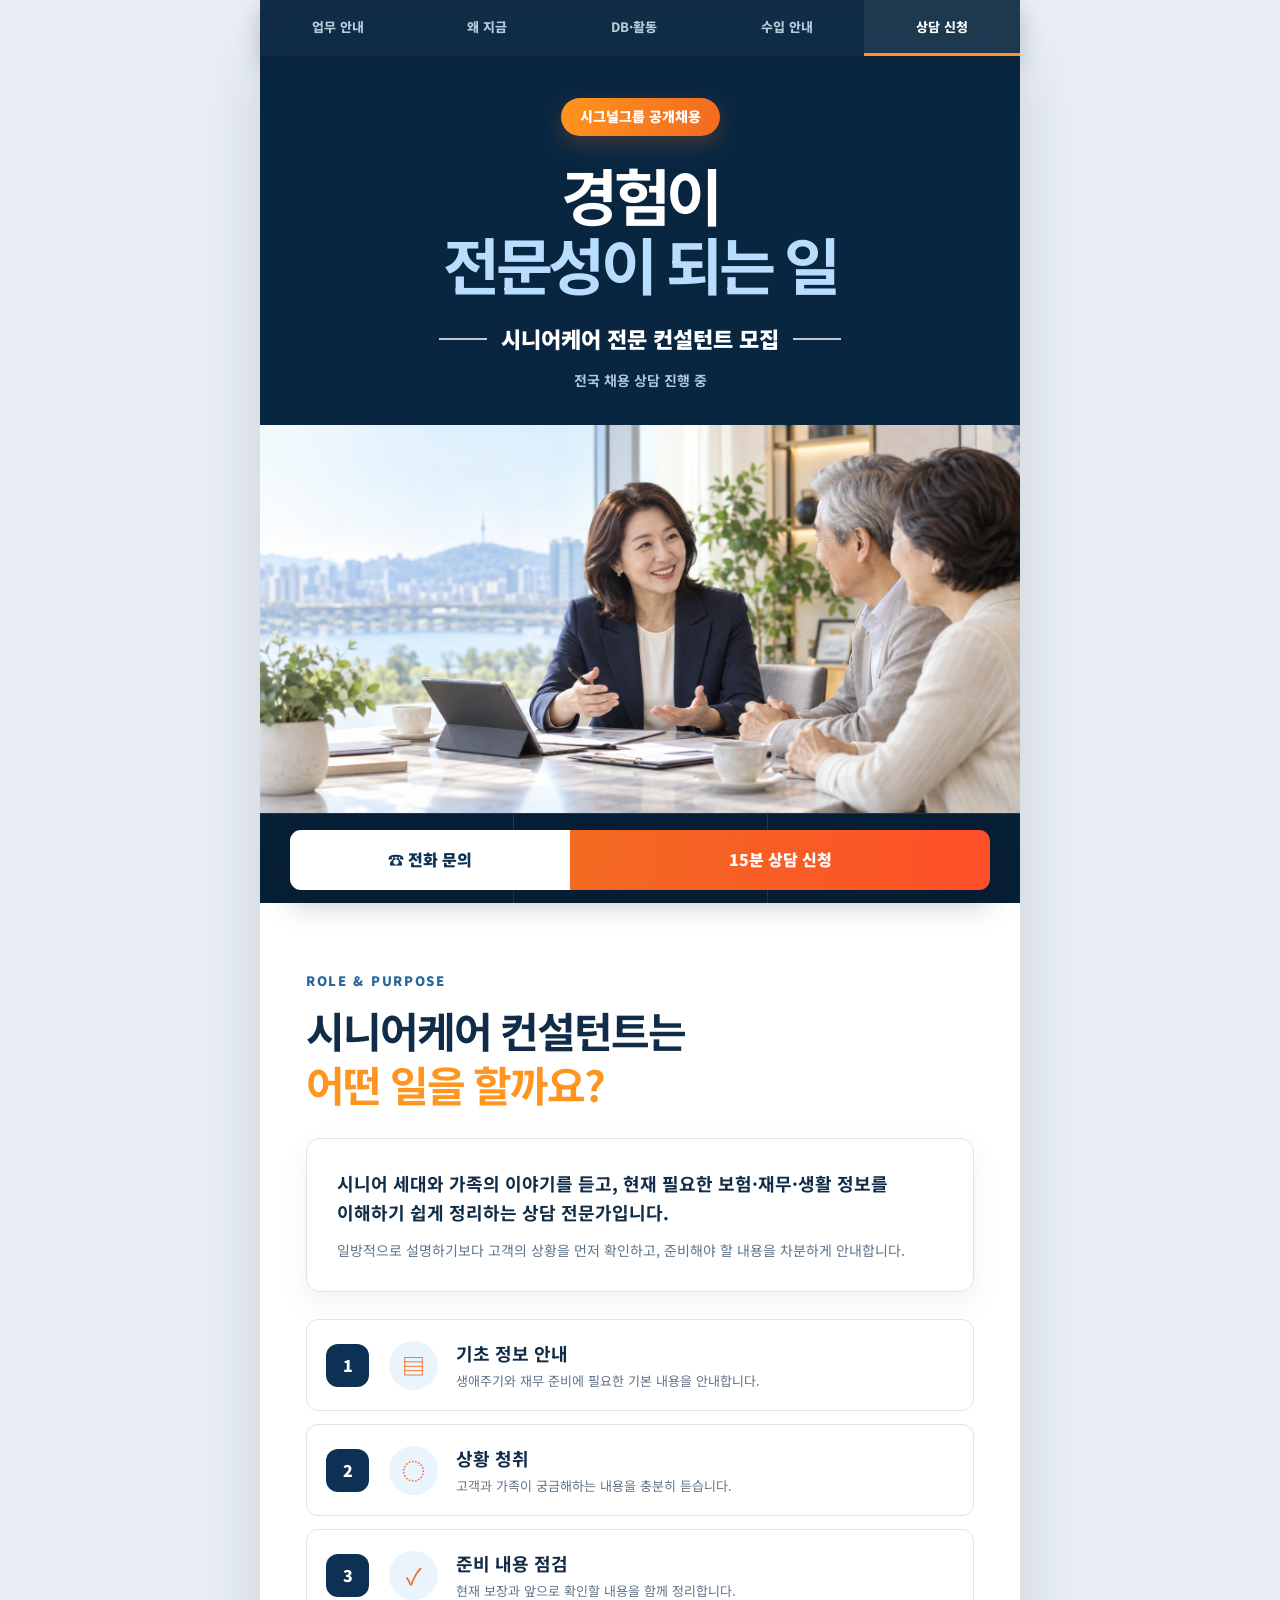
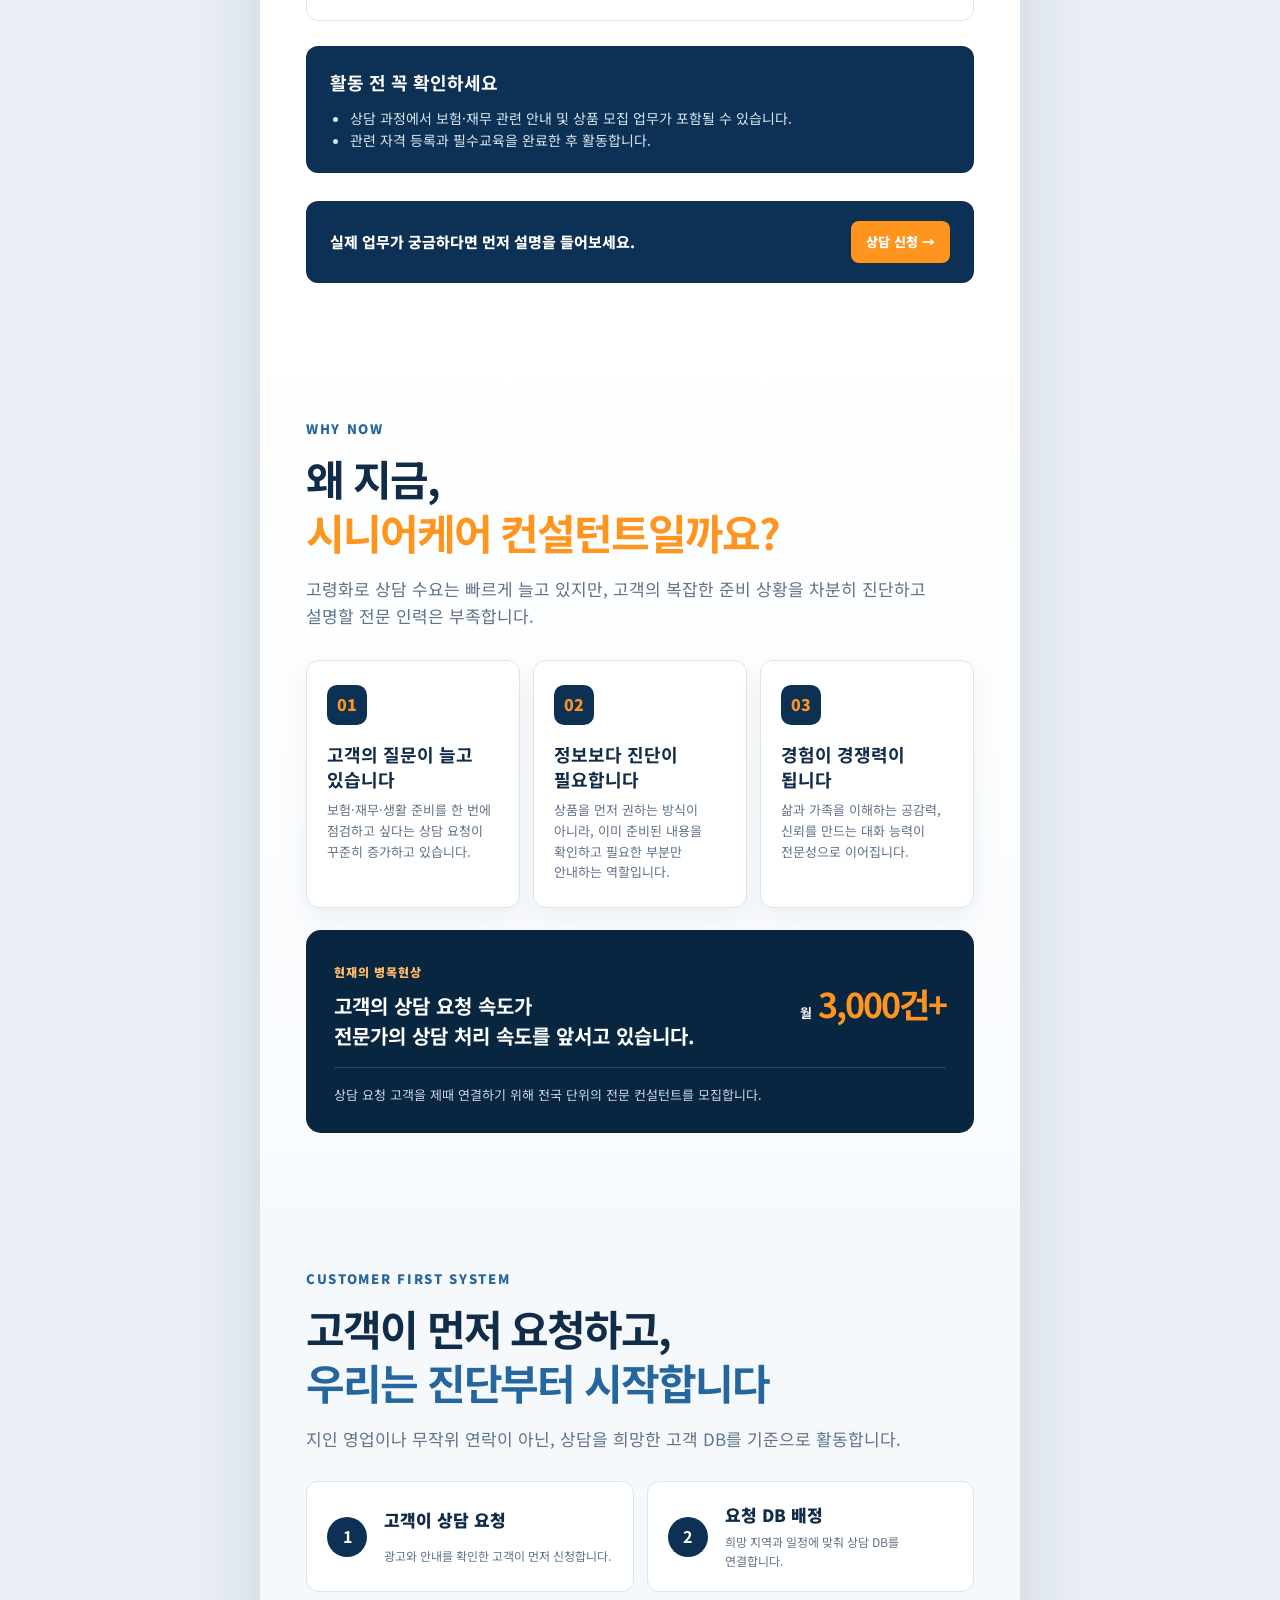
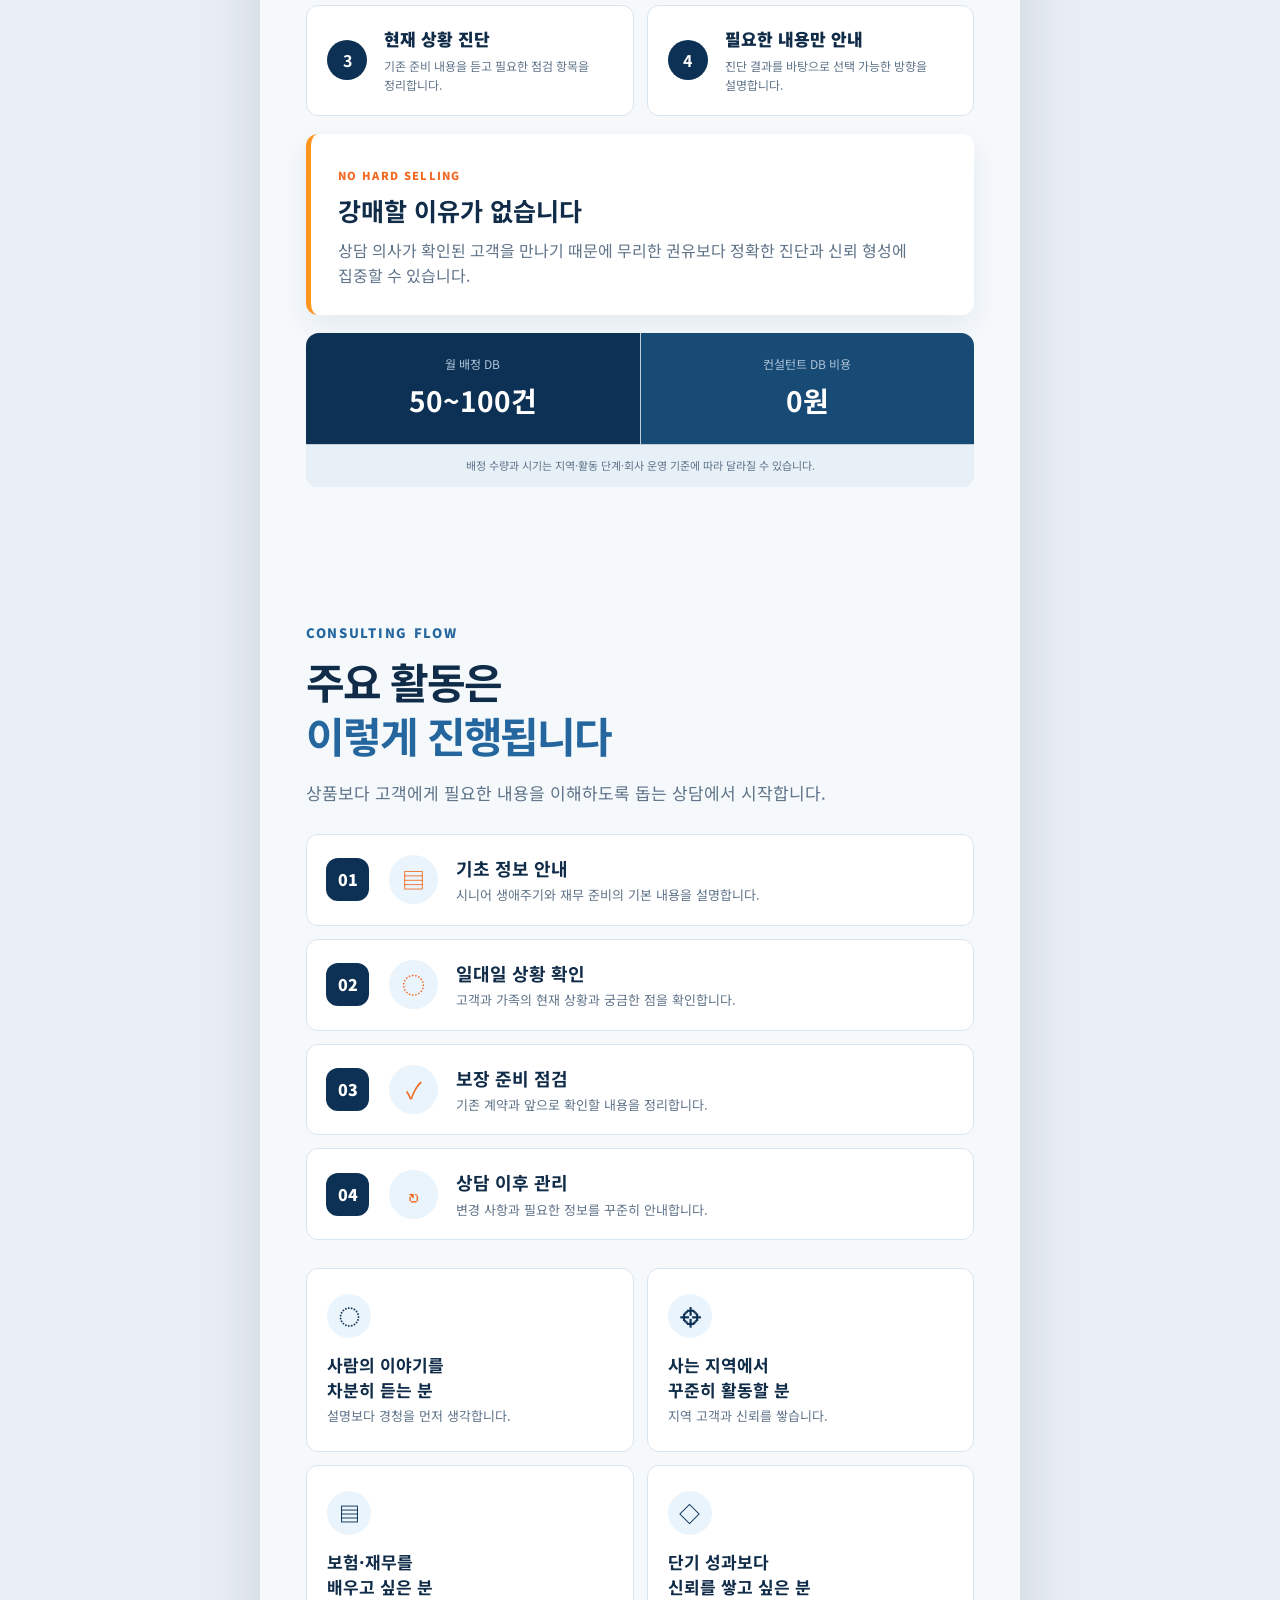
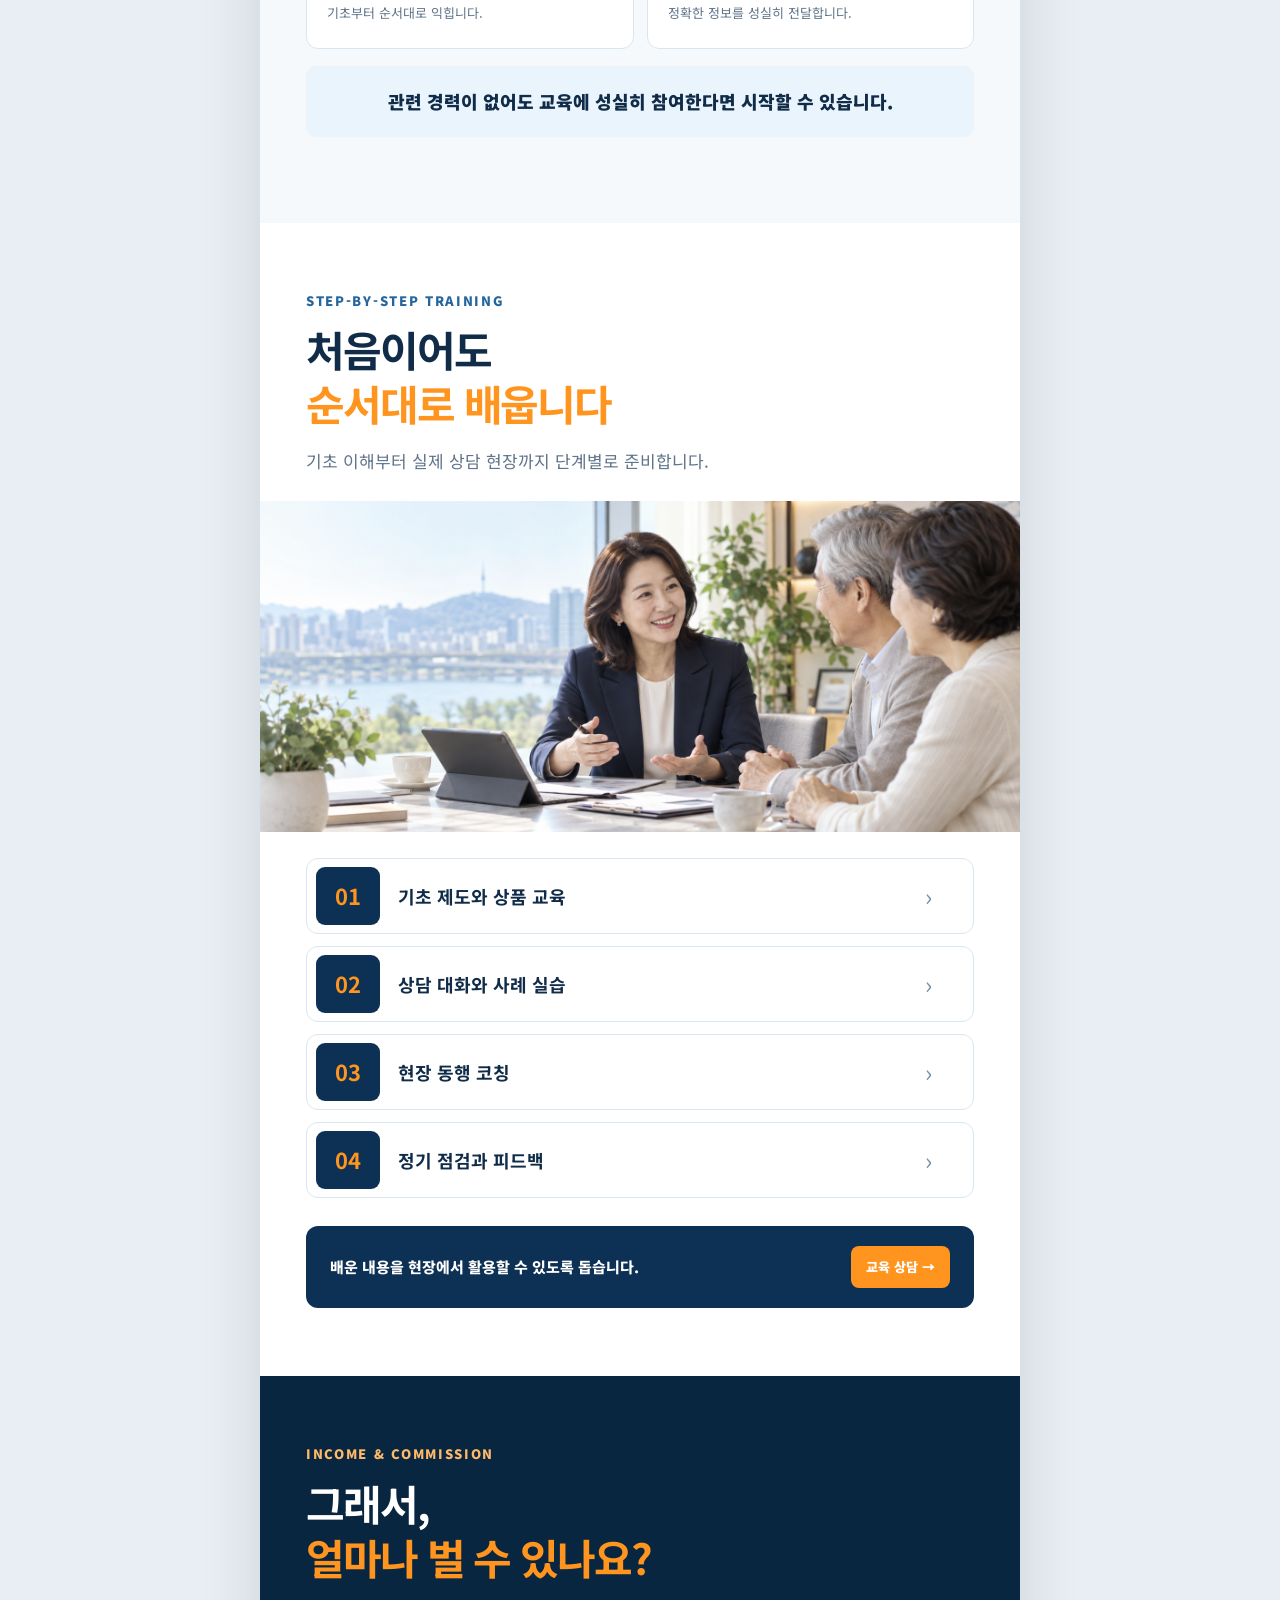
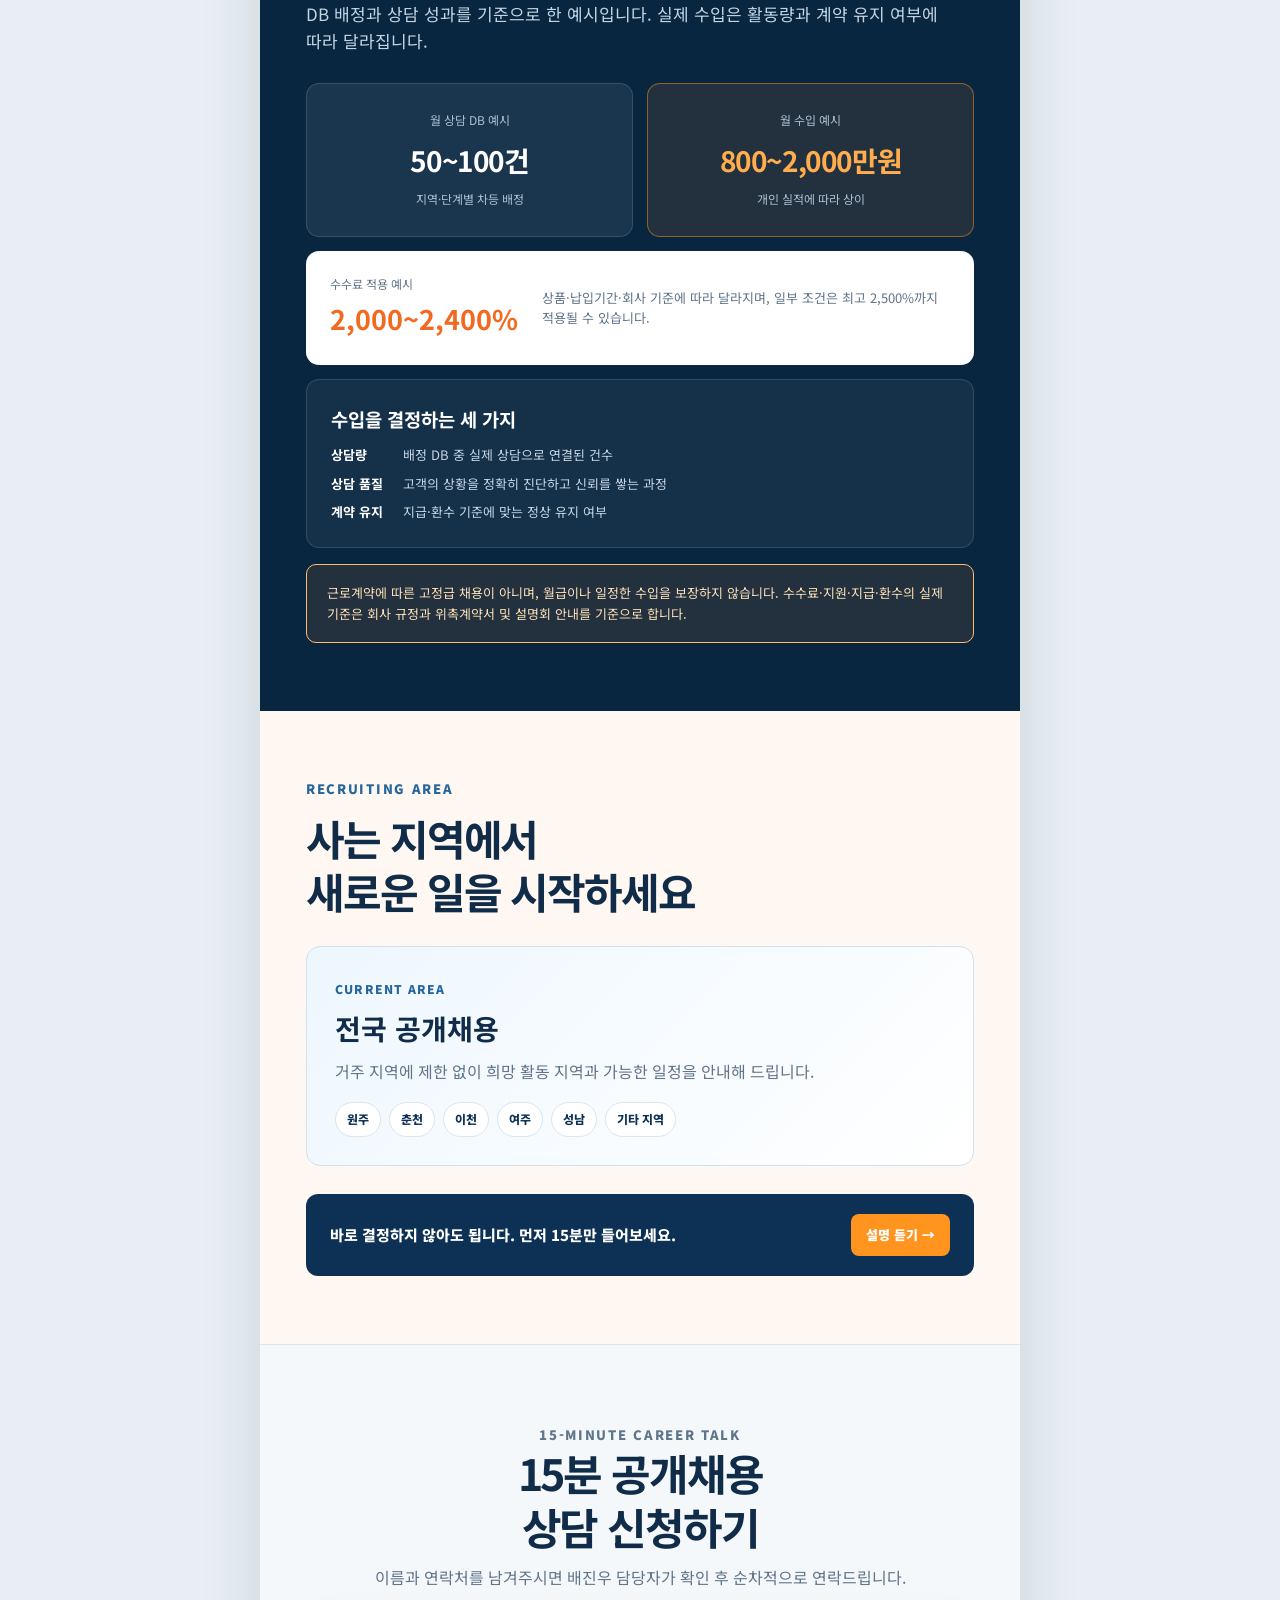
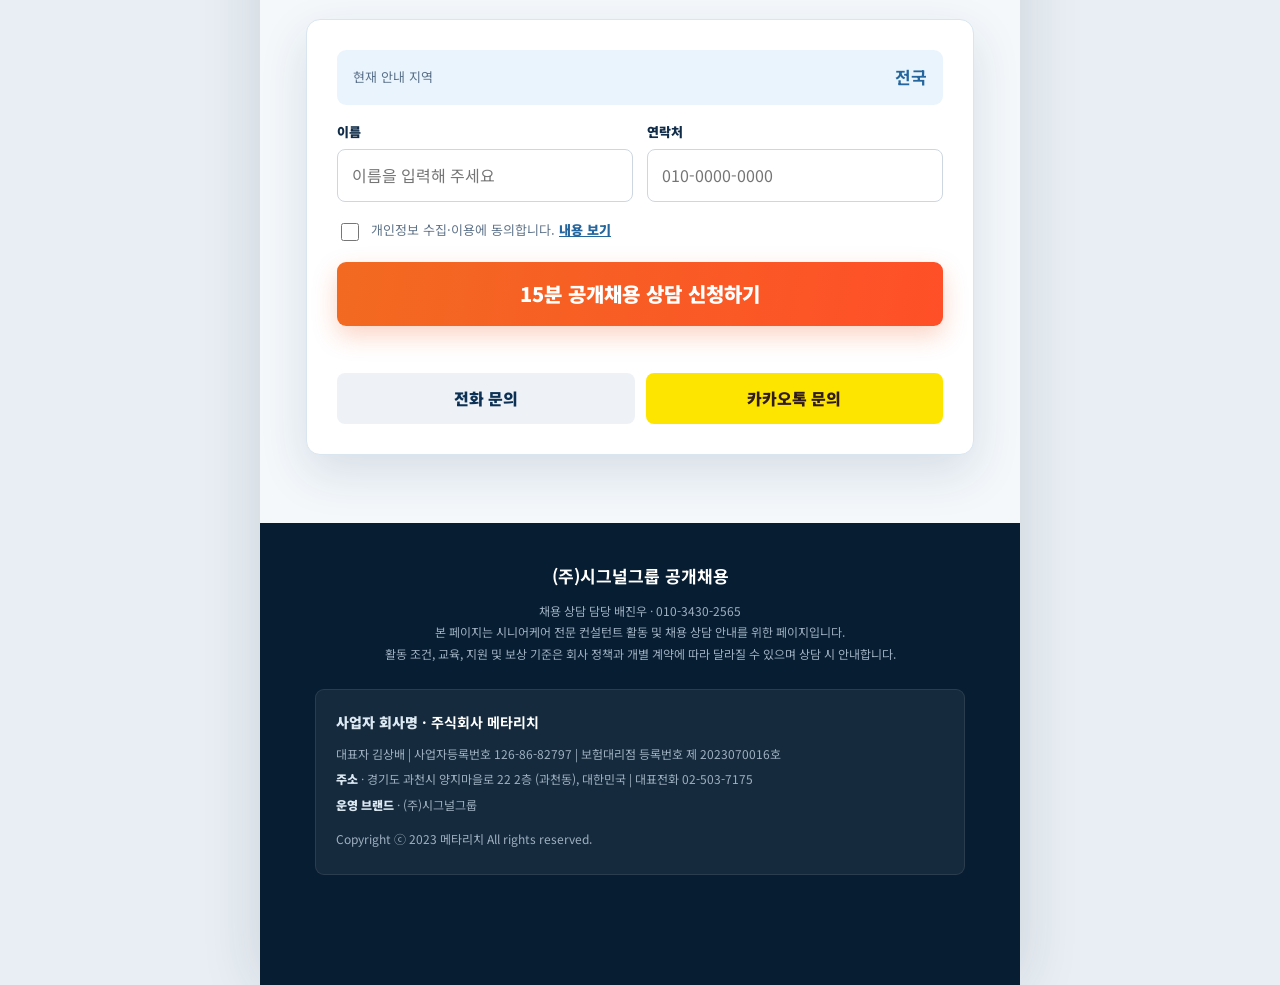
==== commit c732888d: "Restore regional ads and expand nationwide page" ====
--- a/all/index.html
+++ b/all/index.html
@@ -8,7 +8,7 @@
   <meta name="description" content="시그널그룹 시니어케어 전문 컨설턴트 공개채용 상담 신청.">
   <meta property="og:type" content="website">
   <meta property="og:title" content="시그널그룹 공개채용 · 시니어케어 전문 컨설턴트">
-  <meta property="og:description" content="업무 내용, 교육 과정, 활동 기준을 확인하고 15분 상담을 신청하세요.">
+  <meta property="og:description" content="고객 요청 DB를 바탕으로 전국 어디서든 활동하는 시니어케어 전문 컨설턴트 공개채용.">
   <link rel="preconnect" href="https://fonts.googleapis.com">
   <link rel="preconnect" href="https://fonts.gstatic.com" crossorigin>
   <link href="https://fonts.googleapis.com/css2?family=Noto+Sans+KR:wght@400;500;600;700;800;900&amp;display=swap" rel="stylesheet">
@@ -16,7 +16,7 @@
 </head>
 <body>
 <nav class="section-tabs" aria-label="채용 안내 바로가기">
-  <a href="#role">업무 안내</a><a href="#process">활동 방식</a><a href="#training">교육 지원</a><a href="#conditions">보상 안내</a><a href="#apply">상담 신청</a>
+  <a href="#role">업무 안내</a><a href="#why">왜 지금</a><a href="#system">DB·활동</a><a href="#income">수입 안내</a><a href="#apply">상담 신청</a>
 </nav>
 
 <main class="page">
@@ -28,12 +28,12 @@
       <p class="hero-region"><span data-region>전국</span> 채용 상담 진행 중</p>
     </div>
     <div class="hero-photo" aria-label="시니어 고객과 상담하는 전문 컨설턴트">
-      <img src="../assets/partners-jobkorea-reference.png" alt="시니어 고객과 상담 중인 전문 컨설턴트">
+      <img class="national-hero" src="../assets/nationwide-consulting-hero.png" alt="시니어 고객과 상담 중인 전문 컨설턴트">
     </div>
     <div class="hero-points">
-      <div class="hero-point"><span>업무 준비</span><strong>단계별 교육</strong></div>
-      <div class="hero-point"><span>활동 방식</span><strong>지역 기반</strong></div>
-      <div class="hero-point"><span>지원 절차</span><strong>15분 상담</strong></div>
+      <div class="hero-point"><span>고객 연결</span><strong>요청 DB 배정</strong></div>
+      <div class="hero-point"><span>활동 범위</span><strong>전국 어디서나</strong></div>
+      <div class="hero-point"><span>지원 절차</span><strong>15분 설명회</strong></div>
     </div>
   </header>
 
@@ -54,6 +54,36 @@
       <ul><li>상담 과정에서 보험·재무 관련 안내 및 상품 모집 업무가 포함될 수 있습니다.</li><li>관련 자격 등록과 필수교육을 완료한 후 활동합니다.</li></ul>
     </div>
     <div class="inline-cta"><p>실제 업무가 궁금하다면 먼저 설명을 들어보세요.</p><a href="#apply">상담 신청 →</a></div>
+  </section>
+
+  <section class="section why-section" id="why">
+    <p class="eyebrow">WHY NOW</p>
+    <h2 class="section-title">왜 지금,<br><span class="orange">시니어케어 컨설턴트일까요?</span></h2>
+    <p class="section-lead">고령화로 상담 수요는 빠르게 늘고 있지만, 고객의 복잡한 준비 상황을 차분히 진단하고 설명할 전문 인력은 부족합니다.</p>
+    <div class="why-grid reveal">
+      <article><span>01</span><h3>고객의 질문이 늘고 있습니다</h3><p>보험·재무·생활 준비를 한 번에 점검하고 싶다는 상담 요청이 꾸준히 증가하고 있습니다.</p></article>
+      <article><span>02</span><h3>정보보다 진단이 필요합니다</h3><p>상품을 먼저 권하는 방식이 아니라, 이미 준비된 내용을 확인하고 필요한 부분만 안내하는 역할입니다.</p></article>
+      <article><span>03</span><h3>경험이 경쟁력이 됩니다</h3><p>삶과 가족을 이해하는 공감력, 신뢰를 만드는 대화 능력이 전문성으로 이어집니다.</p></article>
+    </div>
+    <div class="bottleneck reveal">
+      <div><span>현재의 병목현상</span><h3>고객의 상담 요청 속도가<br>전문가의 상담 처리 속도를 앞서고 있습니다.</h3></div>
+      <strong><em>월</em> 3,000건+</strong>
+      <p>상담 요청 고객을 제때 연결하기 위해 전국 단위의 전문 컨설턴트를 모집합니다.</p>
+    </div>
+  </section>
+
+  <section class="section soft" id="system">
+    <p class="eyebrow">CUSTOMER FIRST SYSTEM</p>
+    <h2 class="section-title">고객이 먼저 요청하고,<br><span class="blue">우리는 진단부터 시작합니다</span></h2>
+    <p class="section-lead">지인 영업이나 무작위 연락이 아닌, 상담을 희망한 고객 DB를 기준으로 활동합니다.</p>
+    <div class="system-flow reveal">
+      <article><b>1</b><span>고객이 상담 요청</span><small>광고와 안내를 확인한 고객이 먼저 신청합니다.</small></article>
+      <article><b>2</b><span>요청 DB 배정</span><small>희망 지역과 일정에 맞춰 상담 DB를 연결합니다.</small></article>
+      <article><b>3</b><span>현재 상황 진단</span><small>기존 준비 내용을 듣고 필요한 점검 항목을 정리합니다.</small></article>
+      <article><b>4</b><span>필요한 내용만 안내</span><small>진단 결과를 바탕으로 선택 가능한 방향을 설명합니다.</small></article>
+    </div>
+    <div class="no-pressure reveal"><span>NO HARD SELLING</span><h3>강매할 이유가 없습니다</h3><p>상담 의사가 확인된 고객을 만나기 때문에 무리한 권유보다 정확한 진단과 신뢰 형성에 집중할 수 있습니다.</p></div>
+    <div class="db-band reveal"><div><span>월 배정 DB</span><strong>50~100건</strong></div><div><span>컨설턴트 DB 비용</span><strong>0원</strong></div><p>배정 수량과 시기는 지역·활동 단계·회사 운영 기준에 따라 달라질 수 있습니다.</p></div>
   </section>
 
   <section class="section soft" id="process">
@@ -79,7 +109,7 @@
     <p class="eyebrow">STEP-BY-STEP TRAINING</p>
     <h2 class="section-title">처음이어도<br><span class="orange">순서대로 배웁니다</span></h2>
     <p class="section-lead">기초 이해부터 실제 상담 현장까지 단계별로 준비합니다.</p>
-    <div class="training-photo"><img src="../assets/partners-jobkorea-reference.png" alt="상담 교육과 코칭 이미지"></div>
+    <div class="training-photo"><img class="national-hero" src="../assets/nationwide-consulting-hero.png" alt="상담 교육과 코칭 이미지"></div>
     <div class="training-list reveal">
       <div class="training-item"><b>01</b><strong>기초 제도와 상품 교육</strong><span>›</span></div>
       <div class="training-item"><b>02</b><strong>상담 대화와 사례 실습</strong><span>›</span></div>
@@ -89,15 +119,20 @@
     <div class="inline-cta"><p>배운 내용을 현장에서 활용할 수 있도록 돕습니다.</p><a href="#apply">교육 상담 →</a></div>
   </section>
 
-  <section class="section dark" id="conditions">
-    <p class="eyebrow">ACTIVITY &amp; REWARD</p>
-    <h2 class="section-title">활동 형태와<br><span class="orange">보상 기준을 확인하세요</span></h2>
-    <p class="section-lead">숫자보다 적용 조건과 지급 기준을 먼저 설명드립니다.</p>
-    <div class="conditions reveal">
-      <article class="condition-card"><span>활동 기준</span><h3>교육·자격·활동 단계별 안내</h3><p>필요한 교육과 등록 절차, 실제 활동 범위를 상담에서 구체적으로 확인할 수 있습니다.</p></article>
-      <article class="condition-card"><span>보상 기준</span><h3>성과와 회사 기준에 따른 지급</h3><p>수수료, 지원 조건, 지급 및 환수 기준은 설명회와 개별 계약 내용을 기준으로 안내합니다.</p></article>
+  <section class="section dark" id="income">
+    <p class="eyebrow">INCOME &amp; COMMISSION</p>
+    <h2 class="section-title">그래서,<br><span class="orange">얼마나 벌 수 있나요?</span></h2>
+    <p class="section-lead">DB 배정과 상담 성과를 기준으로 한 예시입니다. 실제 수입은 활동량과 계약 유지 여부에 따라 달라집니다.</p>
+    <div class="income-summary reveal">
+      <article><span>월 상담 DB 예시</span><strong>50~100건</strong><small>지역·단계별 차등 배정</small></article>
+      <article class="accent"><span>월 수입 예시</span><strong>800~2,000만원</strong><small>개인 실적에 따라 상이</small></article>
     </div>
-    <div class="condition-alert">활동 형태는 회사 기준과 개별 계약에 따라 달라질 수 있으며, 고정급이나 일정한 수입을 보장하지 않습니다. 세부 조건은 상담 전 반드시 확인해 주세요.</div>
+    <div class="commission-panel reveal">
+      <div><span>수수료 적용 예시</span><strong>2,000~2,400%</strong></div>
+      <p>상품·납입기간·회사 기준에 따라 달라지며, 일부 조건은 최고 2,500%까지 적용될 수 있습니다.</p>
+    </div>
+    <div class="income-note reveal"><h3>수입을 결정하는 세 가지</h3><ul><li><b>상담량</b> 배정 DB 중 실제 상담으로 연결된 건수</li><li><b>상담 품질</b> 고객의 상황을 정확히 진단하고 신뢰를 쌓는 과정</li><li><b>계약 유지</b> 지급·환수 기준에 맞는 정상 유지 여부</li></ul></div>
+    <div class="condition-alert">근로계약에 따른 고정급 채용이 아니며, 월급이나 일정한 수입을 보장하지 않습니다. 수수료·지원·지급·환수의 실제 기준은 회사 규정과 위촉계약서 및 설명회 안내를 기준으로 합니다.</div>
   </section>
 
   <section class="section warm" id="area">
@@ -107,7 +142,7 @@
       <span class="area-label">CURRENT AREA</span>
       <h3 data-regional-only><span data-region>전국</span> 공개채용</h3>
       <h3 data-national-only>전국 공개채용</h3>
-      <p>상담 신청 후 희망 지역과 가능한 일정을 안내해 드립니다.</p>
+      <p>거주 지역에 제한 없이 희망 활동 지역과 가능한 일정을 안내해 드립니다.</p>
       <div class="area-list"><span>원주</span><span>춘천</span><span>이천</span><span>여주</span><span>성남</span><span>기타 지역</span></div>
     </div>
     <div class="inline-cta"><p>바로 결정하지 않아도 됩니다. 먼저 15분만 들어보세요.</p><a href="#apply">설명 듣기 →</a></div>
--- a/assets/recruit.css
+++ b/assets/recruit.css
@@ -13,3 +13,8 @@
 @media(prefers-reduced-motion:reduce){html{scroll-behavior:auto}.reveal{opacity:1;transform:none;transition:none}.submit{transition:none}}
 .hero-photo{aspect-ratio:1.96/1}.hero-photo img{width:209.8%;transform:translate(-16.65%,-10.95%)}
 .training-photo{position:relative;background:#d7e4ec}.training-photo img{position:absolute;inset:0 auto auto 0;width:209.8%;height:auto;max-width:none;object-fit:initial;transform:translate(-16.65%,-10.95%)}
+.hero-photo img.national-hero{inset:0;width:100%;height:100%;max-width:100%;object-fit:cover;object-position:center;transform:none}.training-photo img.national-hero{inset:0;width:100%;height:100%;max-width:100%;object-fit:cover;object-position:center 48%;transform:none}
+.why-section{background:linear-gradient(180deg,#fff 0,#f8fbfe 100%)}.why-grid{display:grid;grid-template-columns:repeat(3,1fr);gap:13px;margin-top:30px}.why-grid article{padding:24px 20px;border:1px solid var(--line);border-radius:13px;background:#fff;box-shadow:0 12px 30px rgba(16,44,72,.06)}.why-grid span{display:grid;place-items:center;width:40px;height:40px;border-radius:10px;background:var(--navy);color:var(--orange);font-weight:900}.why-grid h3{margin:17px 0 8px;font-size:18px;line-height:1.4}.why-grid p{margin:0;color:var(--muted);font-size:13px}.bottleneck{display:grid;grid-template-columns:1fr auto;align-items:center;gap:16px;margin-top:22px;padding:28px;border-radius:15px;background:var(--navy-deep);color:#fff}.bottleneck span{color:#ffba69;font-size:12px;font-weight:900;letter-spacing:.08em}.bottleneck h3{margin:8px 0 0;font-size:20px;line-height:1.5}.bottleneck strong{color:var(--orange);font-size:34px;letter-spacing:-.06em}.bottleneck strong em{color:#fff;font-size:13px;font-style:normal}.bottleneck>p{grid-column:1/-1;margin:0;padding-top:17px;border-top:1px solid rgba(255,255,255,.14);color:#c7d6e3;font-size:13px}
+.system-flow{display:grid;grid-template-columns:1fr 1fr;gap:13px;margin-top:28px}.system-flow article{display:grid;grid-template-columns:43px 1fr;align-items:center;gap:4px 14px;padding:20px;border:1px solid var(--line);border-radius:12px;background:#fff}.system-flow b{grid-row:1/3;display:grid;place-items:center;width:40px;height:40px;border-radius:50%;background:var(--navy);color:#fff}.system-flow span{font-size:17px;font-weight:900}.system-flow small{color:var(--muted);font-size:12px}.no-pressure{margin-top:18px;padding:27px;border-left:5px solid var(--orange);border-radius:12px;background:#fff;box-shadow:0 12px 30px rgba(16,44,72,.07)}.no-pressure span{color:var(--orange-deep);font-size:11px;font-weight:900;letter-spacing:.12em}.no-pressure h3{margin:5px 0 7px;font-size:25px}.no-pressure p{margin:0;color:var(--muted)}.db-band{display:grid;grid-template-columns:1fr 1fr;gap:1px;margin-top:18px;overflow:hidden;border-radius:13px;background:#bfcfdd}.db-band div{padding:22px;background:var(--navy);text-align:center;color:#fff}.db-band div:nth-child(2){background:var(--navy-soft)}.db-band span{display:block;color:#adc4d8;font-size:12px}.db-band strong{display:block;margin-top:4px;color:#fff;font-size:28px}.db-band p{grid-column:1/-1;margin:0;padding:12px 17px;background:#e7f0f7;color:var(--muted);font-size:11px;text-align:center}
+.income-summary{display:grid;grid-template-columns:1fr 1fr;gap:14px;margin-top:28px}.income-summary article{padding:27px 20px;border:1px solid rgba(255,255,255,.13);border-radius:13px;background:rgba(255,255,255,.07);text-align:center}.income-summary article.accent{border-color:rgba(255,148,31,.5);background:rgba(255,148,31,.1)}.income-summary span,.income-summary small{display:block;color:#abc0d2;font-size:12px}.income-summary strong{display:block;margin:8px 0;color:#fff;font-size:28px;letter-spacing:-.05em}.income-summary .accent strong{color:#ffad4d}.commission-panel{display:flex;align-items:center;justify-content:space-between;gap:24px;margin-top:14px;padding:24px;border-radius:13px;background:#fff;color:var(--ink)}.commission-panel div{flex:none}.commission-panel span{display:block;color:var(--muted);font-size:12px}.commission-panel strong{display:block;margin-top:4px;color:var(--orange-deep);font-size:27px}.commission-panel p{margin:0;color:var(--muted);font-size:13px}.income-note{margin-top:14px;padding:24px;border:1px solid rgba(255,255,255,.13);border-radius:13px;background:rgba(255,255,255,.05)}.income-note h3{margin:0 0 12px}.income-note ul{display:grid;gap:8px;margin:0;padding:0;list-style:none;color:#c7d6e3;font-size:13px}.income-note b{display:inline-block;min-width:68px;color:#fff}
+@media(max-width:620px){.why-grid{grid-template-columns:1fr}.bottleneck{grid-template-columns:1fr}.bottleneck>p{grid-column:auto}.system-flow{grid-template-columns:1fr}.income-summary{grid-template-columns:1fr}.commission-panel{align-items:flex-start;flex-direction:column}.commission-panel div{flex:none}.why-grid article,.bottleneck,.no-pressure{padding:22px 19px}}
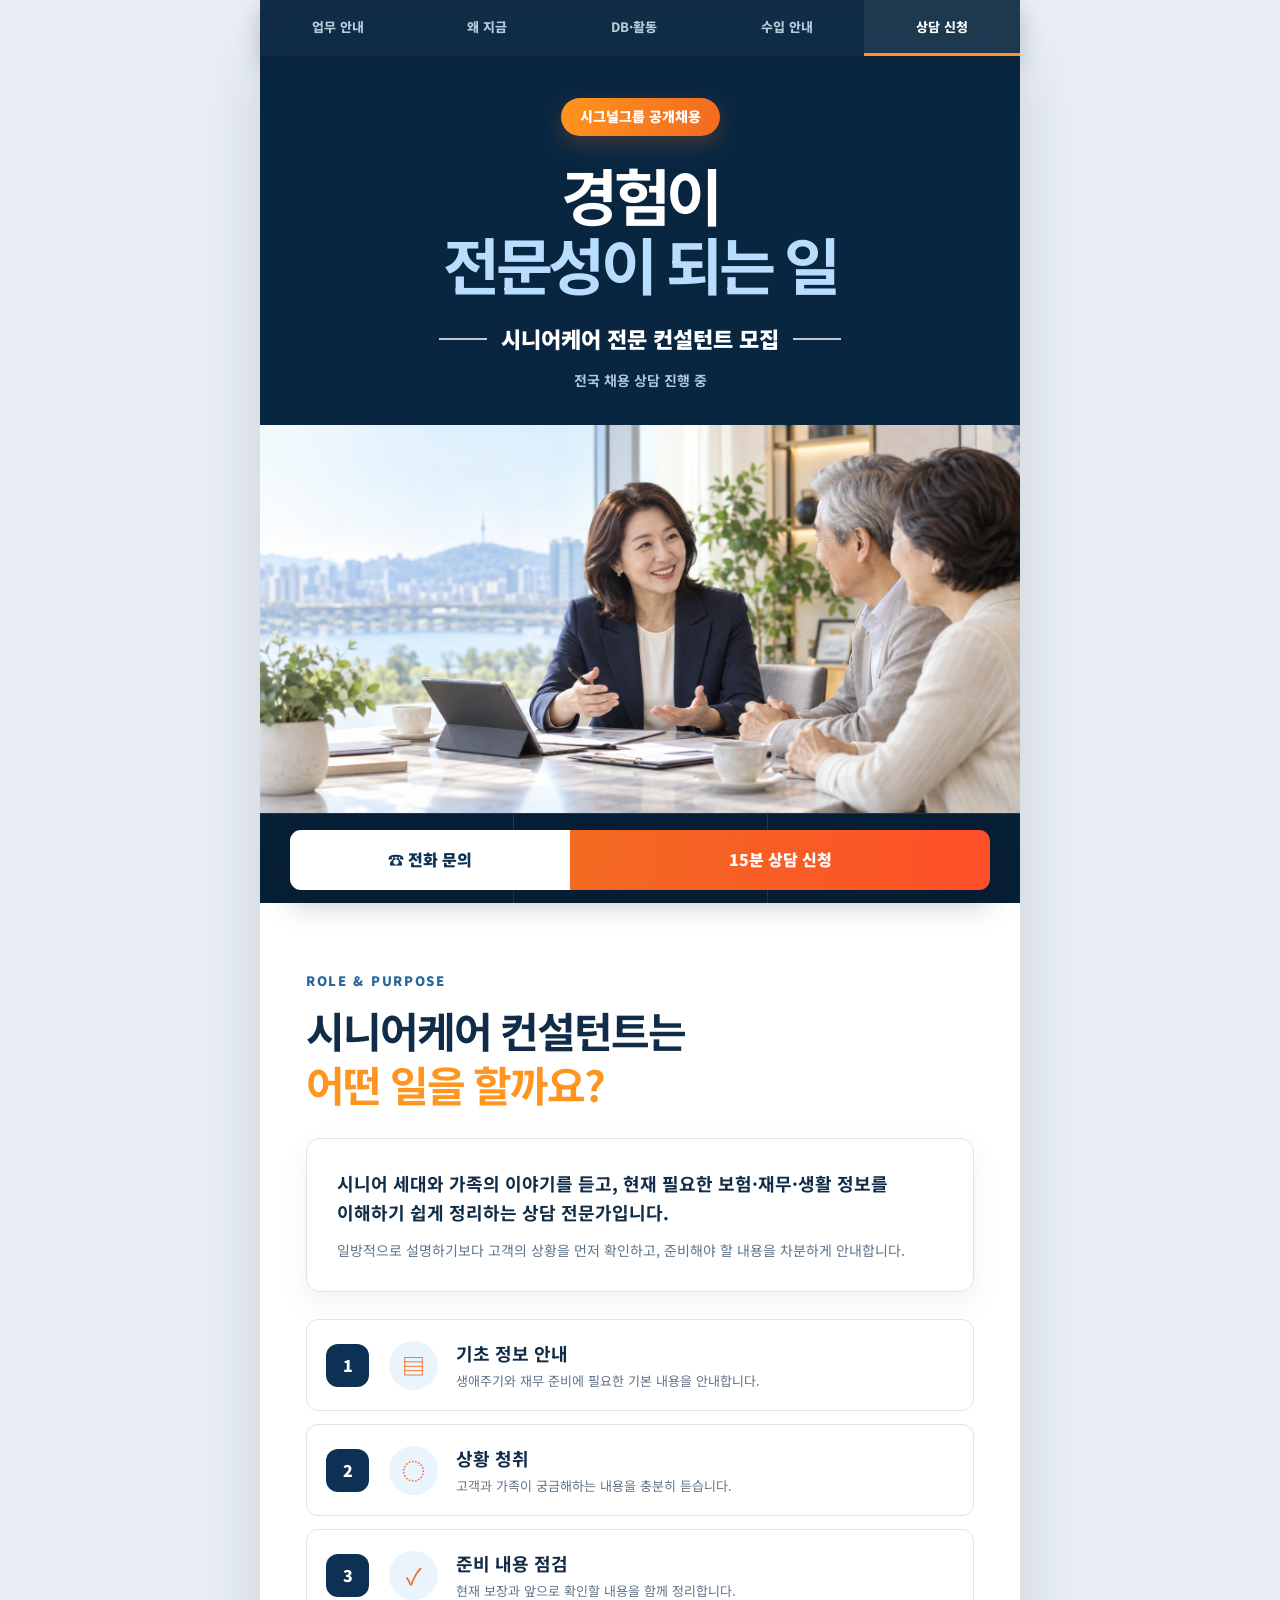
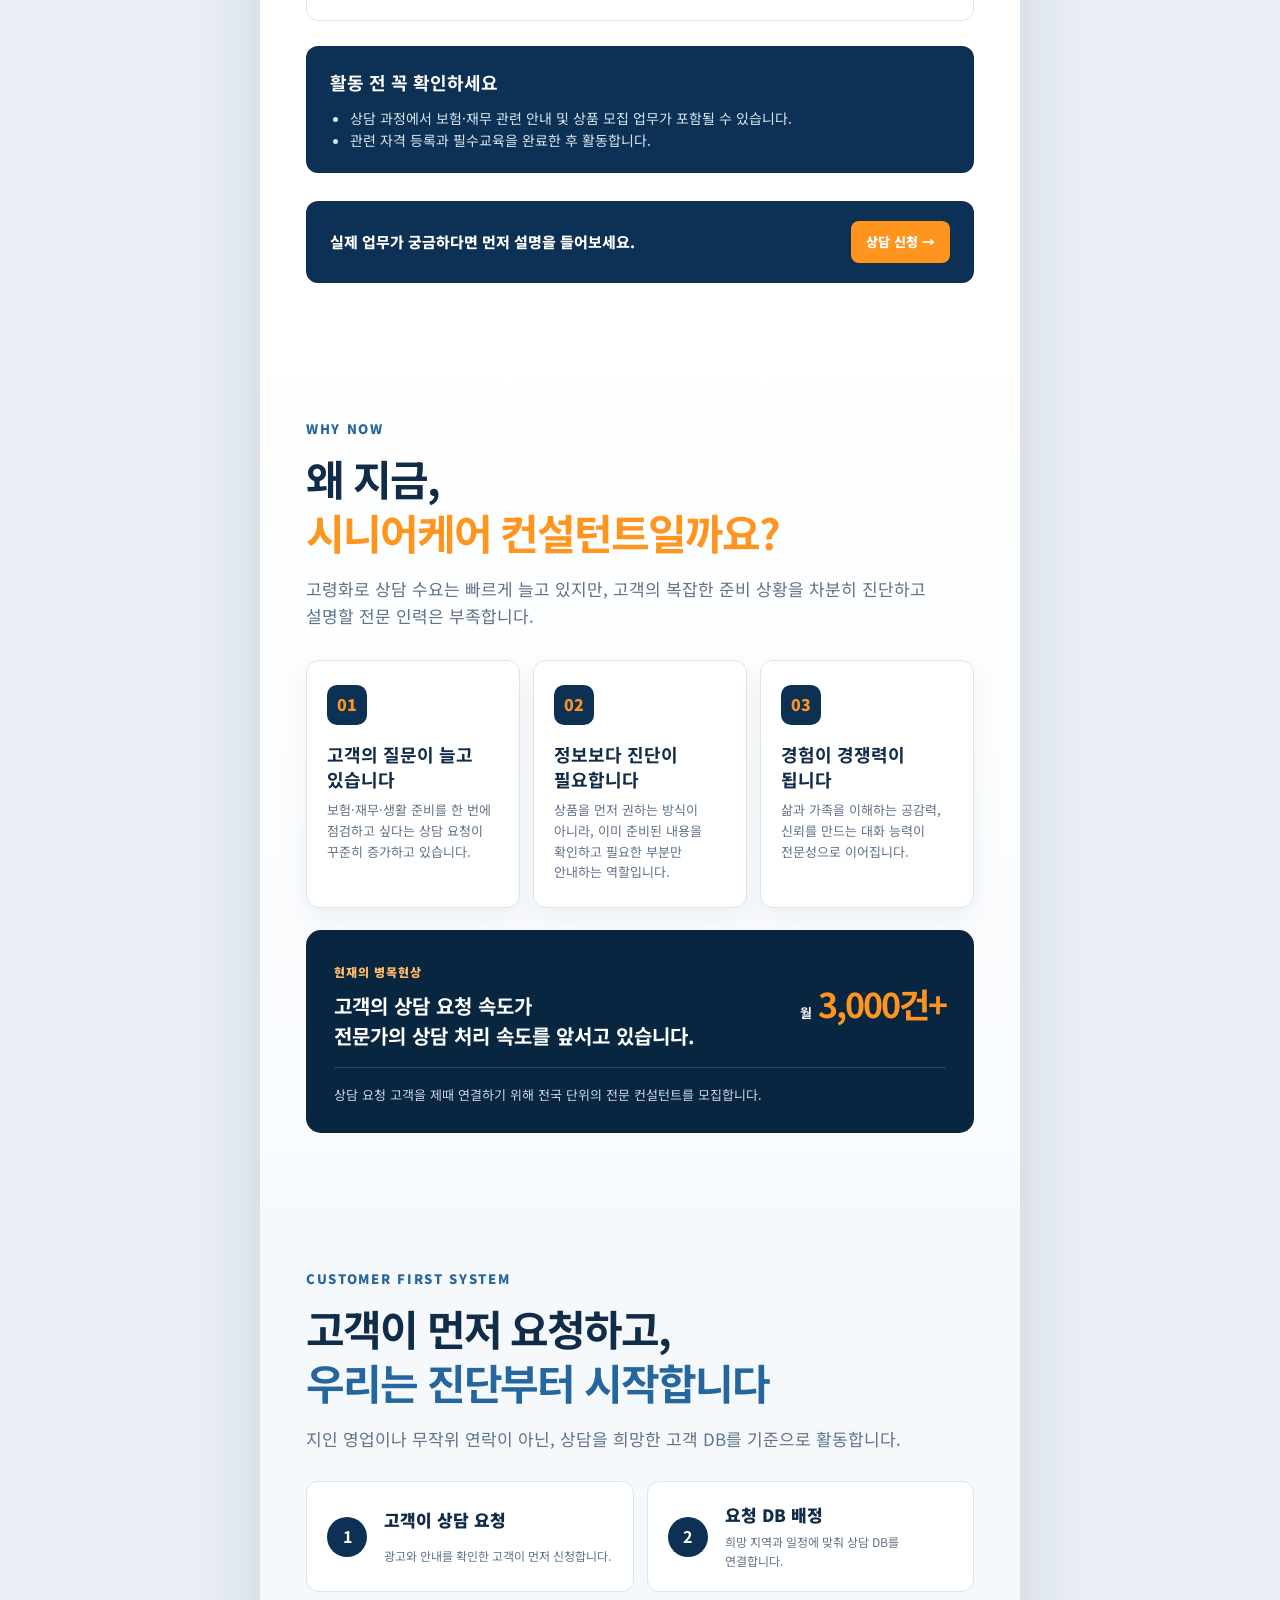
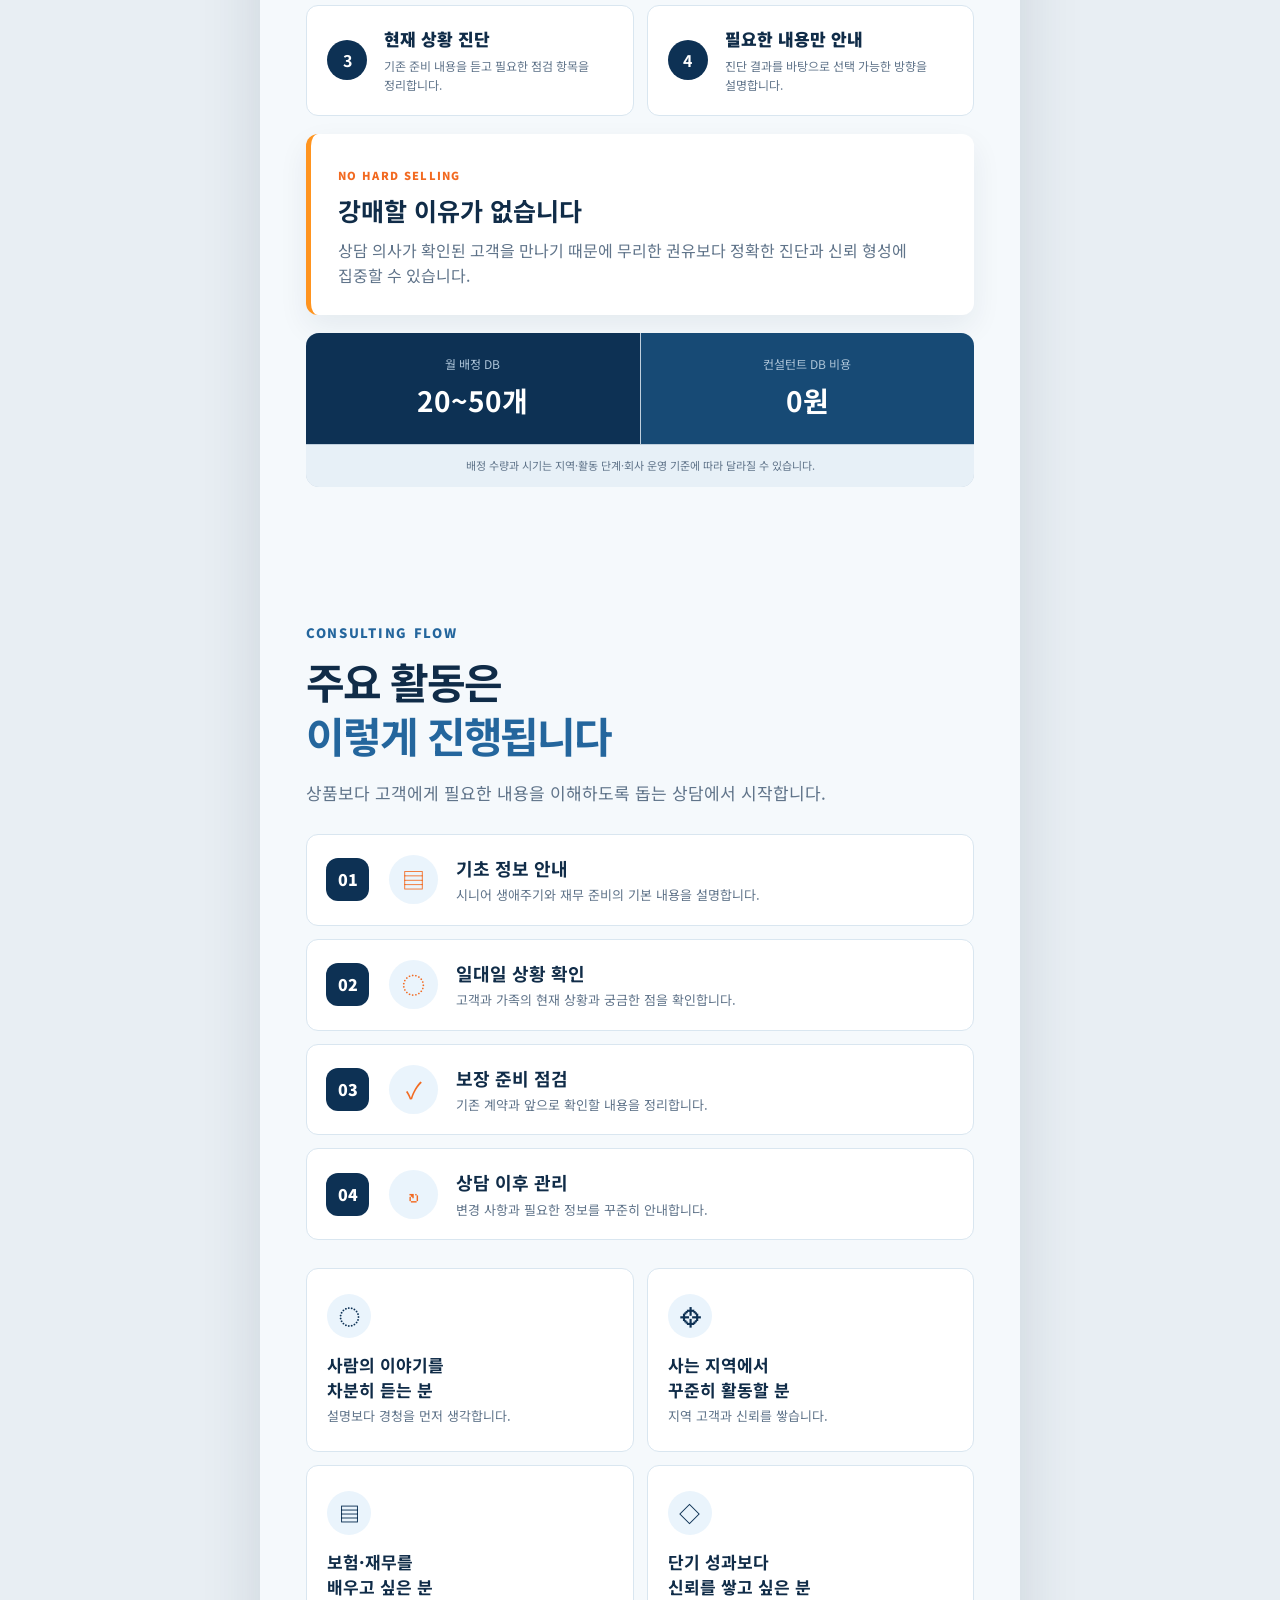
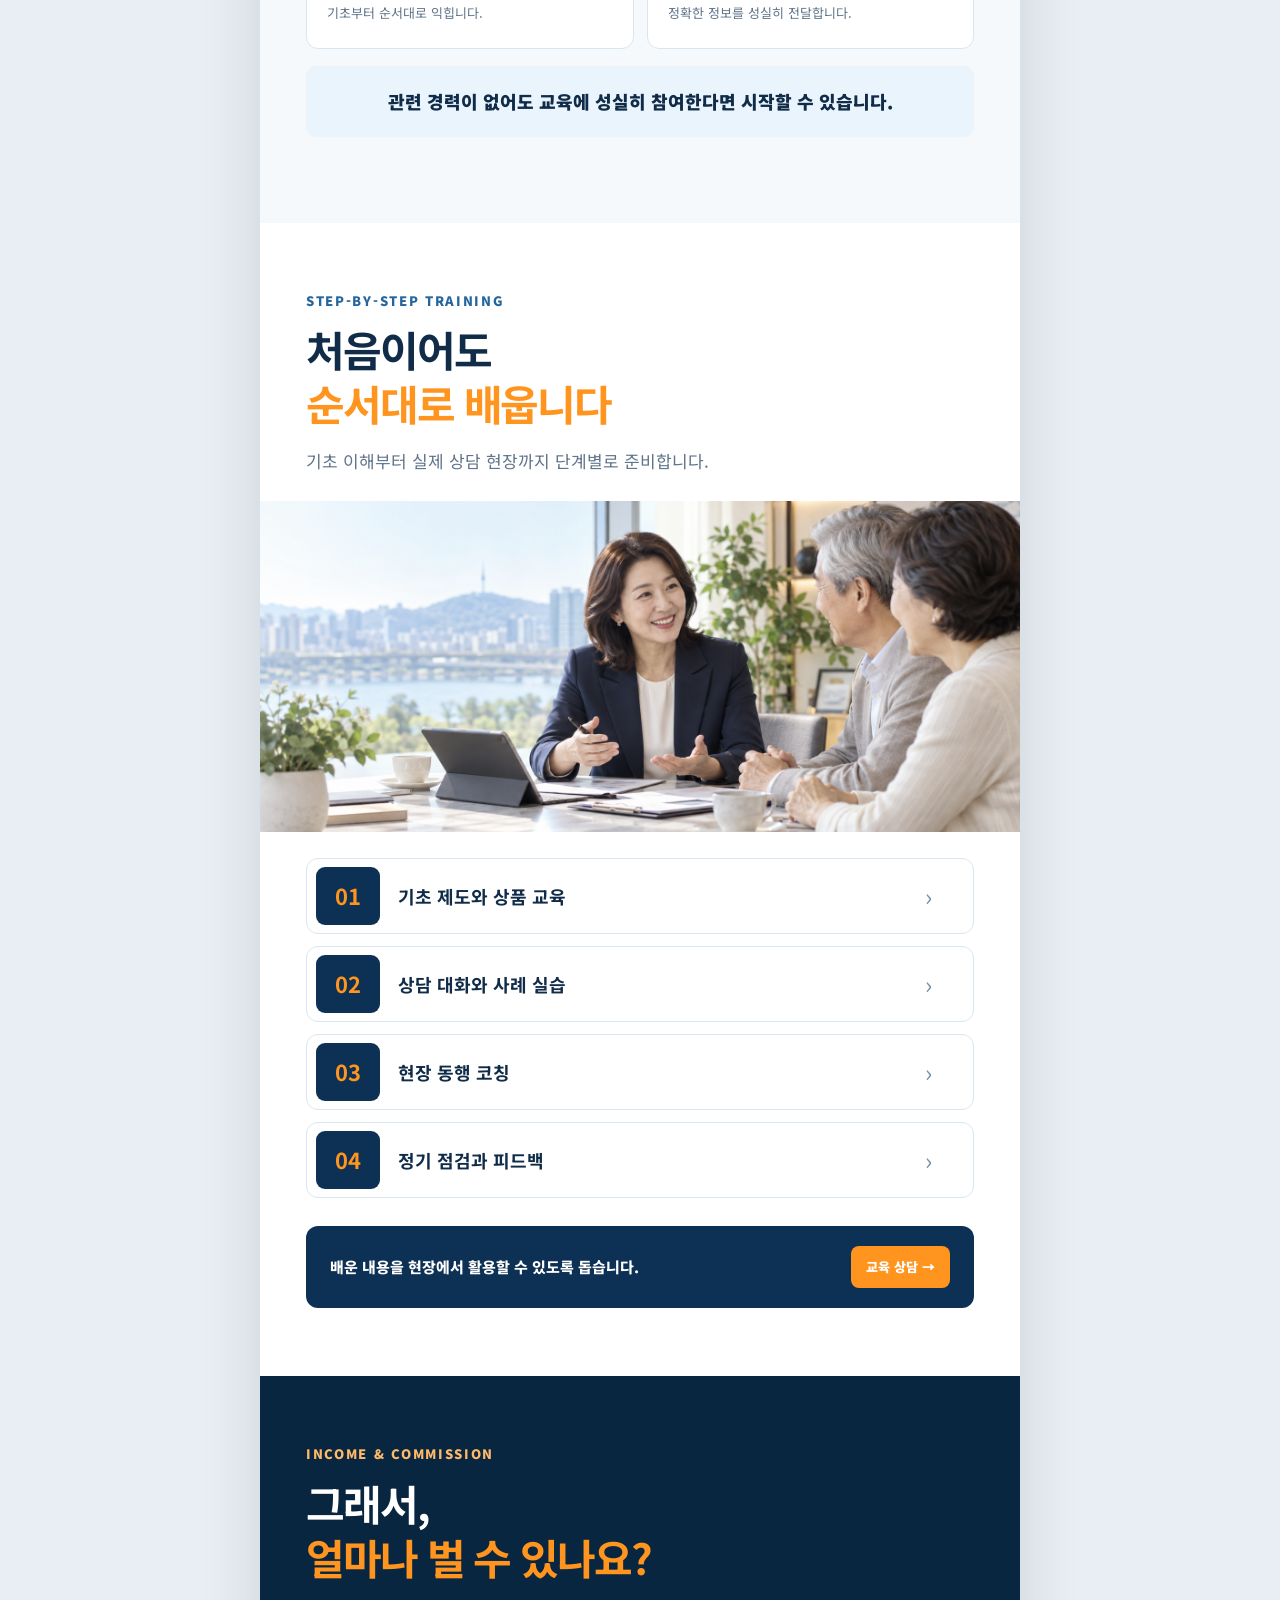
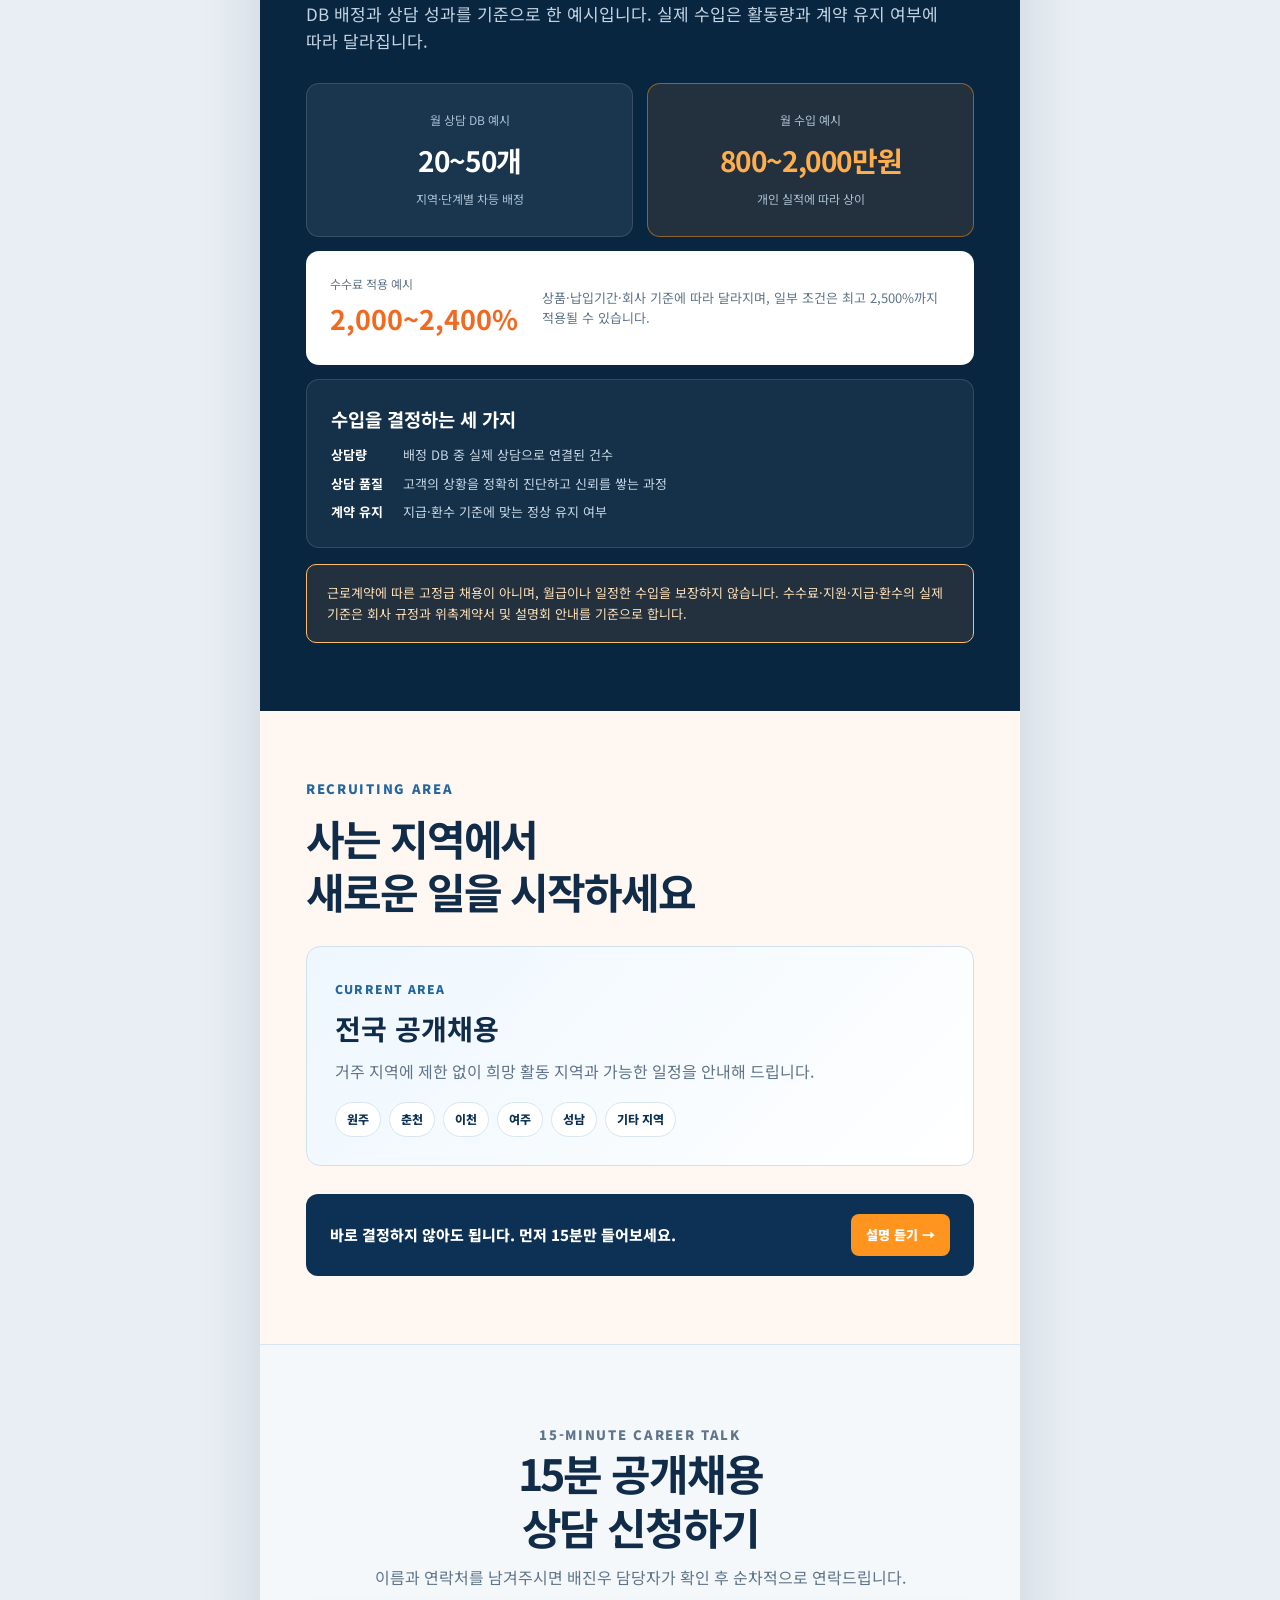
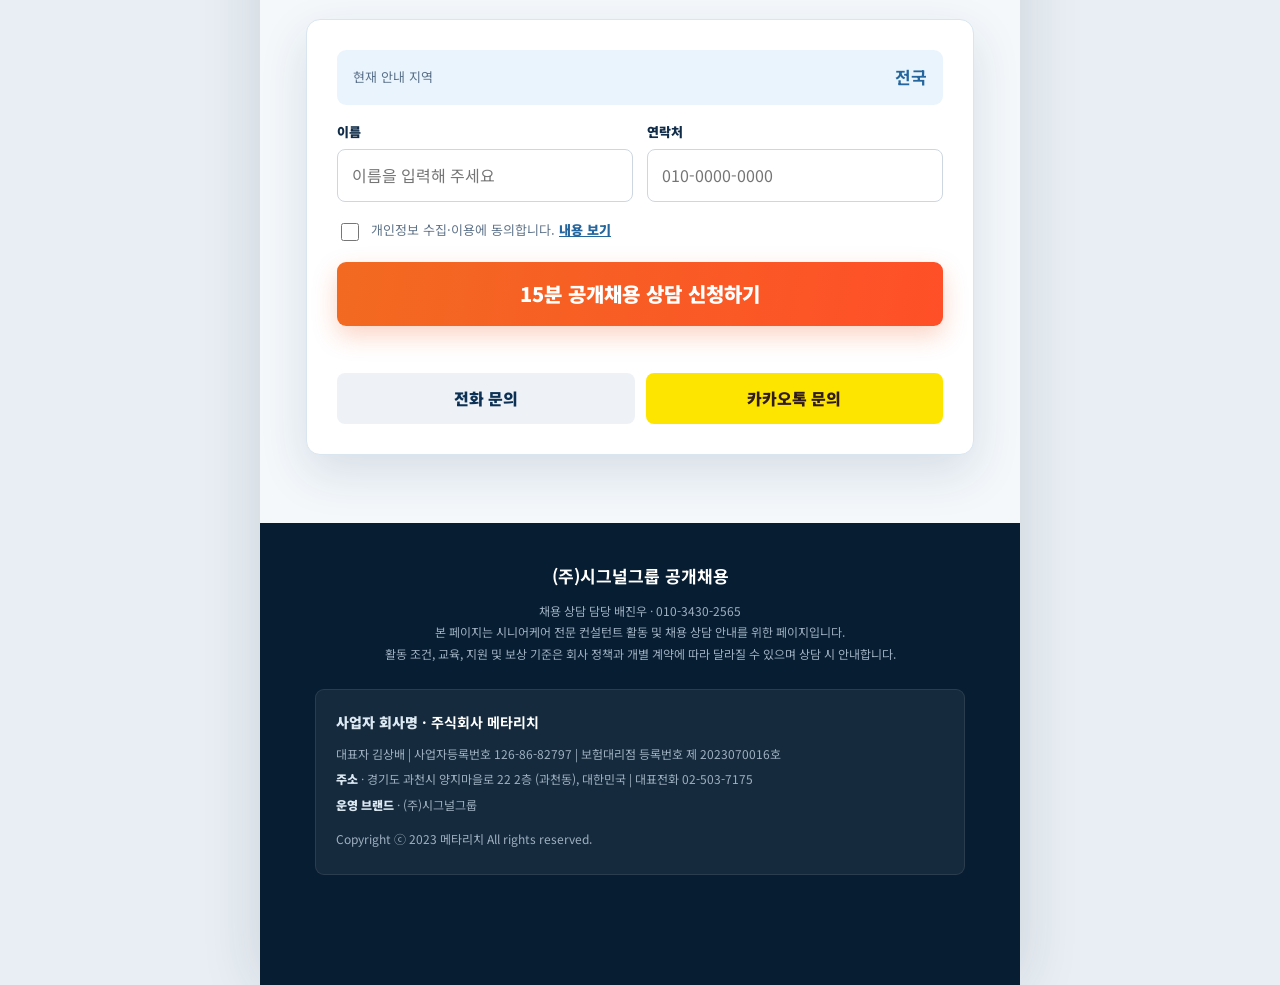
==== commit c96515b3: "Correct nationwide monthly DB range" ====
--- a/all/index.html
+++ b/all/index.html
@@ -83,7 +83,7 @@
       <article><b>4</b><span>필요한 내용만 안내</span><small>진단 결과를 바탕으로 선택 가능한 방향을 설명합니다.</small></article>
     </div>
     <div class="no-pressure reveal"><span>NO HARD SELLING</span><h3>강매할 이유가 없습니다</h3><p>상담 의사가 확인된 고객을 만나기 때문에 무리한 권유보다 정확한 진단과 신뢰 형성에 집중할 수 있습니다.</p></div>
-    <div class="db-band reveal"><div><span>월 배정 DB</span><strong>50~100건</strong></div><div><span>컨설턴트 DB 비용</span><strong>0원</strong></div><p>배정 수량과 시기는 지역·활동 단계·회사 운영 기준에 따라 달라질 수 있습니다.</p></div>
+    <div class="db-band reveal"><div><span>월 배정 DB</span><strong>20~50개</strong></div><div><span>컨설턴트 DB 비용</span><strong>0원</strong></div><p>배정 수량과 시기는 지역·활동 단계·회사 운영 기준에 따라 달라질 수 있습니다.</p></div>
   </section>
 
   <section class="section soft" id="process">
@@ -124,7 +124,7 @@
     <h2 class="section-title">그래서,<br><span class="orange">얼마나 벌 수 있나요?</span></h2>
     <p class="section-lead">DB 배정과 상담 성과를 기준으로 한 예시입니다. 실제 수입은 활동량과 계약 유지 여부에 따라 달라집니다.</p>
     <div class="income-summary reveal">
-      <article><span>월 상담 DB 예시</span><strong>50~100건</strong><small>지역·단계별 차등 배정</small></article>
+      <article><span>월 상담 DB 예시</span><strong>20~50개</strong><small>지역·단계별 차등 배정</small></article>
       <article class="accent"><span>월 수입 예시</span><strong>800~2,000만원</strong><small>개인 실적에 따라 상이</small></article>
     </div>
     <div class="commission-panel reveal">
